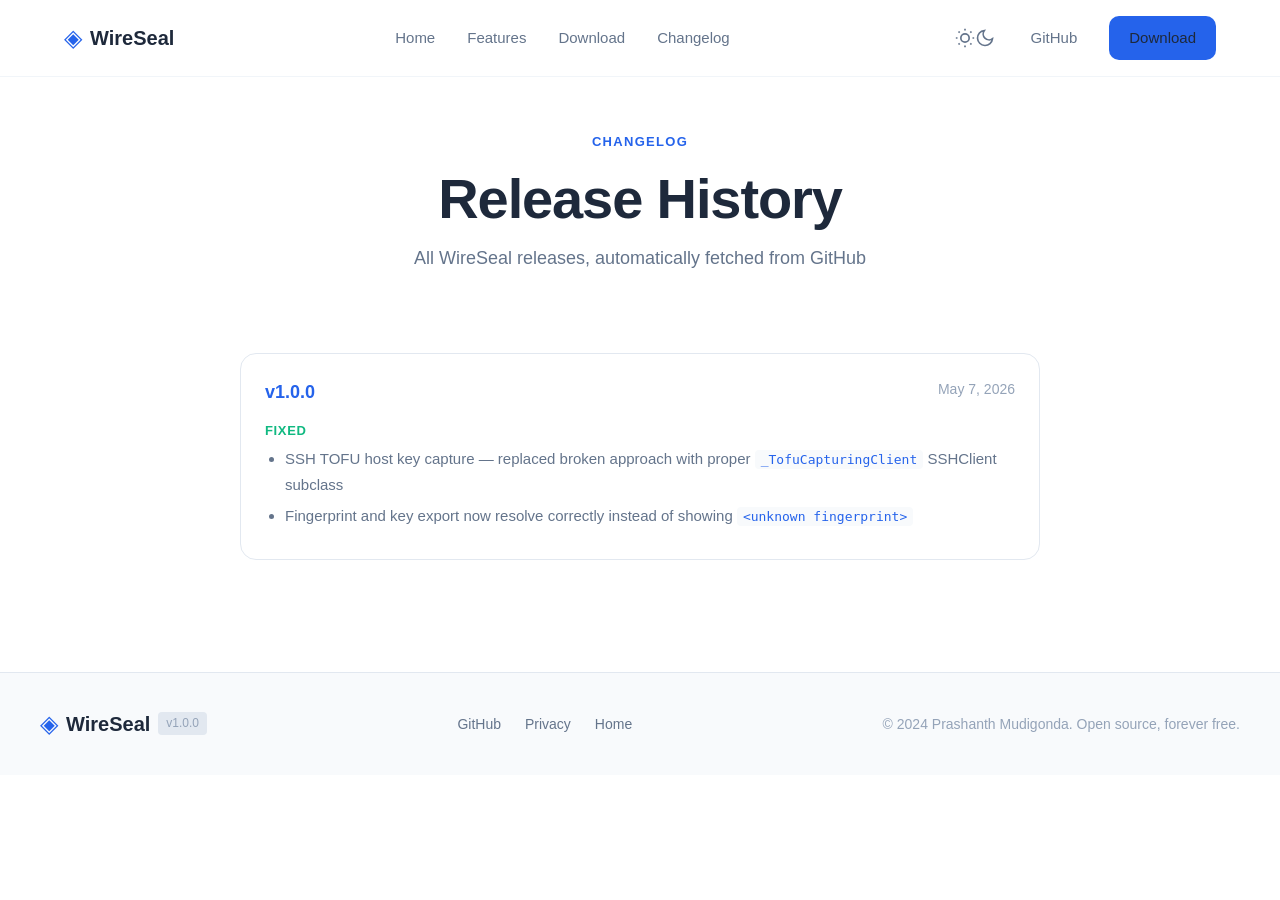
==== changelog.html @ 8d2e2647 "Security fixes + v1.0.0 content refresh Security (from audit): - changelog.html: HTML-escape GitHub " ====
<!DOCTYPE html>
<html lang="en">
<head>
    <meta charset="UTF-8">
    <meta name="viewport" content="width=device-width, initial-scale=1.0">
    <meta name="description" content="WireSeal Changelog — Complete release history">
    <meta name="robots" content="index, follow">
    <meta http-equiv="Content-Security-Policy" content="default-src 'self'; script-src 'self' 'unsafe-inline'; style-src 'self' 'unsafe-inline' https://fonts.googleapis.com; font-src 'self' https://fonts.gstatic.com; img-src 'self' data: https:; connect-src 'self' https://api.github.com">
    <title>Changelog — WireSeal</title>
    <link rel="icon" href="logo.png" type="image/png">
    <link rel="preconnect" href="https://fonts.googleapis.com">
    <link rel="preconnect" href="https://fonts.gstatic.com" crossorigin>
    <link href="https://fonts.googleapis.com/css2?family=Inter:wght@300;400;500;600;700;800&family=JetBrains+Mono:wght@400;500;600&display=swap" rel="stylesheet">
    <link rel="stylesheet" href="style-new.css">
    <title>Changelog — WireSeal</title>
</head>
<body>
    <script>
        // Prevent dark mode flash
        (function() {
            const savedTheme = localStorage.getItem('theme');
            const systemPrefersDark = window.matchMedia('(prefers-color-scheme: dark)').matches;
            if (savedTheme === 'dark' || (!savedTheme && systemPrefersDark)) {
                document.documentElement.setAttribute('data-theme', 'dark');
            }
        })();
    </script>
    <!-- Navigation -->
    <nav class="navbar">
        <div class="nav-container">
            <a href="index.html" class="nav-brand">
                <span class="brand-icon">◈</span>
                <span class="brand-name">WireSeal</span>
            </a>
            <div class="nav-menu">
                <a href="index.html" class="nav-link">Home</a>
                <a href="index.html#features" class="nav-link">Features</a>
                <a href="index.html#download" class="nav-link">Download</a>
                <a href="changelog.html" class="nav-link">Changelog</a>
            </div>
            <div class="nav-actions">
                <button class="theme-toggle" aria-label="Toggle dark mode">
                    <svg class="icon-sun" width="20" height="20" viewBox="0 0 24 24" fill="none" stroke="currentColor" stroke-width="2"><circle cx="12" cy="12" r="5"/><path d="M12 1v2M12 21v2M4.22 4.22l1.42 1.42M18.36 18.36l1.42 1.42M1 12h2M21 12h2M4.22 19.78l1.42-1.42M18.36 5.64l1.42-1.42"/></svg>
                    <svg class="icon-moon" width="20" height="20" viewBox="0 0 24 24" fill="none" stroke="currentColor" stroke-width="2"><path d="M21 12.79A9 9 0 1111.21 3 7 7 0 0021 12.79z"/></svg>
                </button>
                <a href="https://github.com/prashanth-7861/WireSeal" class="btn btn-ghost" target="_blank">GitHub</a>
                <a href="index.html#download" class="btn btn-primary">Download</a>
            </div>
            <button class="nav-toggle" aria-label="Toggle menu">
                <span></span><span></span><span></span>
            </button>
        </div>
    </nav>

    <!-- Header -->
    <section class="section" style="padding-top: 8rem; padding-bottom: 2rem;">
        <div class="section-container">
            <div class="section-header center">
                <span class="section-tag">Changelog</span>
                <h1 class="section-title">Release History</h1>
                <p class="section-subtitle">All WireSeal releases, automatically fetched from GitHub</p>
            </div>
        </div>
    </section>

    <!-- Changelog Timeline -->
    <section class="section" style="padding-top: 0;">
        <div class="section-container">
            <div id="changelog-timeline" class="changelog-list">
                <div class="loading-state">
                    <p>Loading release history...</p>
                </div>
            </div>
        </div>
    </section>

    <!-- Footer -->
    <footer class="footer">
        <div class="footer-container">
            <div class="footer-brand">
                <span class="brand-icon">◈</span>
                <span class="brand-name">WireSeal</span>
                <span class="brand-version">v1.0.0</span>
            </div>
            <div class="footer-links">
                <a href="https://github.com/prashanth-7861/WireSeal">GitHub</a>
                <a href="privacy.html">Privacy</a>
                <a href="index.html">Home</a>
            </div>
            <div class="footer-copy">
                © 2024 Prashanth Mudigonda. Open source, forever free.
            </div>
        </div>
    </footer>

    <style>
        .changelog-list {
            max-width: 800px;
            margin: 0 auto;
        }
        
        .loading-state {
            text-align: center;
            padding: 3rem;
            color: var(--text-muted);
        }
        
        .release-item {
            padding: 1.5rem;
            background: var(--surface);
            border: 1px solid var(--border);
            border-radius: var(--radius-lg);
            margin-bottom: 1rem;
            transition: var(--transition);
        }
        
        .release-item:hover {
            border-color: var(--primary-light);
            box-shadow: var(--shadow-sm);
        }
        
        .release-header {
            display: flex;
            justify-content: space-between;
            align-items: flex-start;
            margin-bottom: 1rem;
            flex-wrap: wrap;
            gap: 0.5rem;
        }
        
        .release-tag {
            font-size: 1.125rem;
            font-weight: 700;
            color: var(--primary);
        }
        
        .release-date {
            font-size: 0.875rem;
            color: var(--text-muted);
        }
        
        .release-body {
            font-size: 0.9375rem;
            line-height: 1.7;
        }
        
        .release-body h4 {
            font-size: 0.8125rem;
            text-transform: uppercase;
            letter-spacing: 0.05em;
            color: var(--accent);
            margin: 1rem 0 0.5rem;
        }
        
        .release-body ul {
            margin: 0;
            padding-left: 1.25rem;
            color: var(--text-secondary);
        }
        
        .release-body li {
            margin-bottom: 0.375rem;
        }
        
        .release-body code {
            background: var(--surface-elevated);
            padding: 0.125rem 0.375rem;
            border-radius: 4px;
            font-size: 0.8125rem;
            color: var(--primary);
        }
        
        .release-link {
            display: inline-block;
            margin-top: 1rem;
            font-size: 0.875rem;
            font-weight: 500;
            color: var(--primary);
        }
        
        .release-link:hover {
            color: var(--primary-dark);
        }
    </style>

    <script>
        // Escape HTML so release notes from the GitHub API cannot inject
        // markup / event handlers (e.g. <img onerror=...>) into the page.
        function esc(s) {
            return String(s == null ? '' : s).replace(/[&<>"']/g, function (c) {
                return { '&': '&amp;', '<': '&lt;', '>': '&gt;', '"': '&quot;', "'": '&#39;' }[c];
            });
        }
        async function fetchAllReleases() {
            const container = document.getElementById('changelog-timeline');
            try {
                const response = await fetch('https://api.github.com/repos/prashanth-7861/WireSeal/releases?per_page=15');
                const releases = await response.json();
                
                let html = '';
                for (const release of releases) {
                    const pubDate = new Date(release.published_at);
                    const dateStr = pubDate.toLocaleDateString('en-US', { 
                        year: 'numeric', 
                        month: 'long', 
                        day: 'numeric' 
                    });
                    
                    let bodyHtml = '';
                    if (release.body) {
                        const lines = release.body.split('\n');
                        let inList = false;
                        for (const line of lines) {
                            if (line.startsWith('### ')) {
                                if (inList) { bodyHtml += '</ul>'; inList = false; }
                                bodyHtml += `<h4>${esc(line.replace('### ', ''))}</h4>`;
                            } else if (line.startsWith('- ')) {
                                if (!inList) { bodyHtml += '<ul>'; inList = true; }
                                // Escape first, THEN turn `code` spans into <code> tags
                                // so only our own markup is HTML, never the note content.
                                const li = esc(line.replace('- ', '')).replace(/`([^`]+)`/g, '<code>$1</code>');
                                bodyHtml += `<li>${li}</li>`;
                            }
                        }
                        if (inList) bodyHtml += '</ul>';
                    }
                    
                    html += `
                        <div class="release-item">
                            <div class="release-header">
                                <span class="release-tag">${esc(release.tag_name)}</span>
                                <span class="release-date">${esc(dateStr)}</span>
                            </div>
                            <div class="release-body">${bodyHtml}</div>
                            <a href="${esc(release.html_url)}" class="release-link" target="_blank" rel="noopener noreferrer">
                                View release notes →
                            </a>
                        </div>
                    `;
                }
                
                container.innerHTML = html;
            } catch (error) {
                container.innerHTML = `
                    <div class="release-item">
                        <div class="release-header">
                            <span class="release-tag">v1.0.0</span>
                            <span class="release-date">May 7, 2026</span>
                        </div>
                        <div class="release-body">
                            <h4>Fixed</h4>
                            <ul>
                                <li>SSH TOFU host key capture — replaced broken approach with proper <code>_TofuCapturingClient</code> SSHClient subclass</li>
                                <li>Fingerprint and key export now resolve correctly instead of showing <code>&lt;unknown fingerprint&gt;</code></li>
                            </ul>
                        </div>
                    </div>
                `;
            }
        }
        
        document.addEventListener('DOMContentLoaded', fetchAllReleases);
    </script>
    <script>
        document.addEventListener('DOMContentLoaded', () => {
            // Theme toggle
            const themeToggle = document.querySelector('.theme-toggle');
            if (themeToggle) {
                const htmlElement = document.documentElement;
                
                // Check for saved theme preference or use system preference
                const savedTheme = localStorage.getItem('theme');
                const systemPrefersDark = window.matchMedia('(prefers-color-scheme: dark)').matches;
                
                if (savedTheme === 'dark' || (!savedTheme && systemPrefersDark)) {
                    htmlElement.setAttribute('data-theme', 'dark');
                    updateThemeIcon(true);
                }
                
                themeToggle.addEventListener('click', () => {
                    const isDark = htmlElement.getAttribute('data-theme') === 'dark';
                    if (isDark) {
                        htmlElement.removeAttribute('data-theme');
                        localStorage.setItem('theme', 'light');
                        updateThemeIcon(false);
                    } else {
                        htmlElement.setAttribute('data-theme', 'dark');
                        localStorage.setItem('theme', 'dark');
                        updateThemeIcon(true);
                    }
                });
                
                function updateThemeIcon(isDark) {
                    const sunIcon = themeToggle.querySelector('.icon-sun');
                    const moonIcon = themeToggle.querySelector('.icon-moon');
                    if (sunIcon && moonIcon) {
                        if (isDark) {
                            sunIcon.style.display = 'none';
                            moonIcon.style.display = 'block';
                        } else {
                            sunIcon.style.display = 'block';
                            moonIcon.style.display = 'none';
                        }
                    }
                }
            }
        });
    </script>
</body>
</html>
---- style-new.css ----
/* WireSeal - Professional SaaS Styles */

:root {
    --primary: #2563EB;
    --primary-dark: #1D4ED8;
    --primary-light: #3B82F6;
    --accent: #10B981;
    --accent-dark: #059669;
    
    --bg: #FFFFFF;
    --bg-alt: #F8FAFC;
    --bg-light: #F1F5F9;
    --bg-dark: #0F172A;
    
    --surface: #FFFFFF;
    --surface-elevated: #F8FAFC;
    
    --text: #1E293B;
    --text-secondary: #64748B;
    --text-muted: #94A3B8;
    
    --border: #E2E8F0;
    --border-light: #F1F5F9;
    
    --shadow-sm: 0 1px 2px rgba(0, 0, 0, 0.05);
    --shadow-md: 0 4px 6px -1px rgba(0, 0, 0, 0.1);
    --shadow-lg: 0 10px 15px -3px rgba(0, 0, 0, 0.1);
    --shadow-xl: 0 20px 25px -5px rgba(0, 0, 0, 0.1);
    
    --radius-sm: 6px;
    --radius-md: 10px;
    --radius-lg: 16px;
    --radius-xl: 24px;
    
    --font-sans: 'Inter', -apple-system, BlinkMacSystemFont, 'Segoe UI', Roboto, sans-serif;
    --font-mono: 'JetBrains Mono', monospace;
    
    --transition: all 0.2s ease;
    
    /* Additional variables for compatibility with other pages */
    --bg-card: var(--surface);
    --bg-elevated: var(--surface-elevated);
    --border-subtle: var(--border-light);
    --text-dim: var(--text-secondary);
    --accent-glow: rgba(37, 99, 235, 0.15);
    --accent-light: var(--primary-light);
    --accent-dim: var(--primary-dark);
    --accent-secondary: #06b6d4;
    --success: #10b981;
    --warning: #f59e0b;
    --error: #ef4444;
    --gradient-primary: linear-gradient(135deg, var(--primary) 0%, var(--accent-secondary) 100%);
    --gradient-secondary: linear-gradient(135deg, #8b5cf6 0%, #ec4899 100%);
    --gradient-dark: linear-gradient(135deg, var(--bg) 0%, var(--bg-alt) 100%);
    --font-display: var(--font-sans);
    --nav-bg: rgba(255, 255, 255, 0.9);
}

/* Dark Mode */
[data-theme="dark"] {
    --bg: #0F172A;
    --bg-alt: #1E293B;
    --bg-light: #334155;
    --surface: #1E293B;
    --surface-elevated: #334155;
    
    --text: #F1F5F9;
    --text-secondary: #94A3B8;
    --text-muted: #64748B;
    
    --border: #334155;
    --border-light: #1E293B;
    
    --shadow-sm: 0 1px 2px rgba(0, 0, 0, 0.3);
    --shadow-md: 0 4px 6px -1px rgba(0, 0, 0, 0.4);
    --shadow-lg: 0 10px 15px -3px rgba(0, 0, 0, 0.4);
    --shadow-xl: 0 20px 25px -5px rgba(0, 0, 0, 0.5);
    
    /* Additional variables for compatibility with other pages */
    --bg-card: var(--surface);
    --bg-elevated: var(--surface-elevated);
    --border-subtle: var(--border-light);
    --text-dim: var(--text-secondary);
    --accent-glow: rgba(37, 99, 235, 0.15);
    --accent-light: var(--primary-light);
    --accent-dim: var(--primary-dark);
    --accent-secondary: #06b6d4;
    --success: #10b981;
    --warning: #f59e0b;
    --error: #ef4444;
    --gradient-primary: linear-gradient(135deg, var(--primary) 0%, var(--accent-secondary) 100%);
    --gradient-secondary: linear-gradient(135deg, #8b5cf6 0%, #ec4899 100%);
    --gradient-dark: linear-gradient(135deg, var(--bg) 0%, var(--bg-alt) 100%);
    --font-display: var(--font-sans);
    --nav-bg: rgba(15, 23, 42, 0.9);
}

*, *::before, *::after {
    margin: 0;
    padding: 0;
    box-sizing: border-box;
}

html { scroll-behavior: smooth; }

body {
    font-family: var(--font-sans);
    background: var(--bg);
    color: var(--text);
    line-height: 1.6;
    -webkit-font-smoothing: antialiased;
    -moz-osx-font-smoothing: grayscale;
}

h1, h2, h3, h4 { font-weight: 700; line-height: 1.2; color: var(--text); }
h1 { font-size: 3.5rem; letter-spacing: -0.02em; }
h2 { font-size: 2.5rem; letter-spacing: -0.01em; }
h3 { font-size: 1.25rem; }

p { color: var(--text-secondary); }

a { color: var(--primary); text-decoration: none; transition: var(--transition); }
a:hover { color: var(--primary-dark); }

/* ============================================
   NAVIGATION
   ============================================ */

.navbar {
    position: fixed;
    top: 0;
    left: 0;
    right: 0;
    z-index: 100;
    background: var(--nav-bg);
    backdrop-filter: blur(12px);
    border-bottom: 1px solid var(--border-light);
}

.nav-container {
    max-width: 1200px;
    margin: 0 auto;
    padding: 1rem 1.5rem;
    display: flex;
    align-items: center;
    justify-content: space-between;
}

.nav-brand {
    display: flex;
    align-items: center;
    gap: 0.5rem;
    text-decoration: none;
}

.brand-icon {
    font-size: 1.5rem;
    color: var(--primary);
}

.brand-name {
    font-size: 1.25rem;
    font-weight: 700;
    color: var(--text);
}

.nav-menu {
    display: flex;
    gap: 2rem;
}

.nav-link {
    font-size: 0.9375rem;
    font-weight: 500;
    color: var(--text-secondary);
    transition: var(--transition);
}

.nav-link:hover { color: var(--text); }

.nav-actions {
    display: flex;
    gap: 0.75rem;
    align-items: center;
}

.theme-toggle {
    background: none;
    border: none;
    cursor: pointer;
    padding: 0.25rem;
    color: var(--text-secondary);
    transition: var(--transition);
    display: flex;
    align-items: center;
}

.theme-toggle:hover {
    color: var(--text);
}

.theme-toggle svg {
    width: 20px;
    height: 20px;
}

/* Buttons */
.btn {
    display: inline-flex;
    align-items: center;
    gap: 0.5rem;
    padding: 0.625rem 1.25rem;
    font-family: var(--font-sans);
    font-size: 0.9375rem;
    font-weight: 500;
    border-radius: var(--radius-md);
    cursor: pointer;
    transition: var(--transition);
    text-decoration: none;
}

.btn-primary {
    background: var(--primary);
    color: var(--text);
    border: none;
}

.btn-primary:hover {
    background: var(--primary-dark);
    color: var(--text);
    transform: translateY(-1px);
    box-shadow: var(--shadow-md);
}

.btn-ghost {
    background: transparent;
    color: var(--text-secondary);
    border: none;
}

.btn-ghost:hover { color: var(--text); }

.btn-outline {
    background: transparent;
    color: var(--primary);
    border: 1px solid var(--primary);
}

.btn-outline:hover {
    background: var(--primary);
    color: var(--text);
}

.btn-lg {
    padding: 0.875rem 1.75rem;
    font-size: 1rem;
}

/* ============================================
   HERO SECTION
   ============================================ */

.hero {
    padding: 8rem 1.5rem 6rem;
    position: relative;
    overflow: hidden;
}

.hero-bg {
    position: absolute;
    top: 0;
    left: 0;
    right: 0;
    bottom: 0;
    background: radial-gradient(ellipse 80% 50% at 50% -20%, rgba(37, 99, 235, 0.08), transparent);
    z-index: -1;
}

.hero-container {
    max-width: 1200px;
    margin: 0 auto;
    display: grid;
    grid-template-columns: 1fr 1fr;
    gap: 4rem;
    align-items: center;
}

.hero-badge {
    display: inline-flex;
    align-items: center;
    gap: 0.5rem;
    padding: 0.375rem 0.75rem;
    background: rgba(37, 99, 235, 0.08);
    border-radius: 999px;
    font-size: 0.8125rem;
    font-weight: 500;
    color: var(--primary);
    margin-bottom: 1.5rem;
}

.badge-dot {
    width: 6px;
    height: 6px;
    background: var(--accent);
    border-radius: 50%;
}

.hero-title {
    font-size: clamp(2.5rem, 4vw, 3.5rem);
    margin-bottom: 1.5rem;
    letter-spacing: -0.03em;
}

.hero-title .highlight {
    color: var(--primary);
}

.hero-subtitle {
    font-size: 1.25rem;
    color: var(--text-secondary);
    margin-bottom: 2rem;
    line-height: 1.7;
}

.hero-cta {
    display: flex;
    gap: 1rem;
    margin-bottom: 3rem;
    flex-wrap: wrap;
}

.hero-stats {
    display: flex;
    gap: 2rem;
    align-items: center;
}

.stat-item {
    display: flex;
    flex-direction: column;
}

.stat-value {
    font-size: 1.25rem;
    font-weight: 700;
    color: var(--text);
}

.stat-label {
    font-size: 0.8125rem;
    color: var(--text-muted);
}

.stat-divider {
    width: 1px;
    height: 32px;
    background: var(--border);
}

/* Hero Card */
.hero-card {
    background: var(--surface);
    border-radius: var(--radius-xl);
    box-shadow: var(--shadow-xl);
    overflow: hidden;
    border: 1px solid var(--border);
}

.hero-card .card-header {
    display: flex;
    align-items: center;
    gap: 0.75rem;
    padding: 1rem 1.25rem;
    background: var(--surface-elevated);
    border-bottom: 1px solid var(--border);
}

.card-dots {
    display: flex;
    gap: 0.375rem;
}

.card-dots span {
    width: 10px;
    height: 10px;
    border-radius: 50%;
    background: var(--border);
}

.card-dots span:first-child { background: #EF4444; }
.card-dots span:nth-child(2) { background: #F59E0B; }
.card-dots span:nth-child(3) { background: #10B981; }

.card-title {
    font-size: 0.8125rem;
    font-weight: 500;
    color: var(--text-secondary);
    margin-left: auto;
}

.card-body {
    padding: 1.5rem;
}

.connection-status {
    display: flex;
    align-items: center;
    gap: 0.75rem;
    padding: 1rem;
    background: rgba(16, 185, 129, 0.08);
    border-radius: var(--radius-md);
    margin-bottom: 1.5rem;
}

.status-icon {
    width: 32px;
    height: 32px;
    display: flex;
    align-items: center;
    justify-content: center;
    border-radius: 50%;
    font-size: 0.875rem;
}

.status-icon.connected {
    background: var(--accent);
    color: var(--text);
}

.status-info {
    display: flex;
    flex-direction: column;
}

.status-label {
    font-weight: 600;
    color: var(--accent);
}

.status-server {
    font-size: 0.8125rem;
    color: var(--text-secondary);
}

.connection-stats {
    display: grid;
    grid-template-columns: repeat(3, 1fr);
    gap: 1rem;
    margin-bottom: 1.5rem;
}

.conn-stat {
    display: flex;
    flex-direction: column;
    padding: 0.75rem;
    background: var(--surface-elevated);
    border-radius: var(--radius-sm);
}

.conn-label {
    font-size: 0.6875rem;
    text-transform: uppercase;
    letter-spacing: 0.05em;
    color: var(--text-muted);
    margin-bottom: 0.25rem;
}

.conn-value {
    font-size: 0.875rem;
    font-weight: 600;
    color: var(--text);
}

.security-badge {
    display: flex;
    align-items: center;
    gap: 0.5rem;
    font-size: 0.8125rem;
    color: var(--text-secondary);
    padding-top: 1rem;
    border-top: 1px solid var(--border);
}

/* ============================================
   SOCIAL PROOF
   ============================================ */

/* ============================================
   SECTIONS
   ============================================ */

.section {
    padding: 6rem 1.5rem;
}

.section-container {
    max-width: 1200px;
    margin: 0 auto;
}

.section-header {
    margin-bottom: 3rem;
}

.section-header.center {
    text-align: center;
}

.section-tag {
    display: inline-block;
    font-size: 0.8125rem;
    font-weight: 600;
    color: var(--primary);
    text-transform: uppercase;
    letter-spacing: 0.1em;
    margin-bottom: 0.75rem;
}

.section-title {
    margin-bottom: 0.75rem;
}

.section-subtitle {
    font-size: 1.125rem;
    color: var(--text-secondary);
    max-width: 600px;
}

.section-header.center .section-subtitle {
    margin: 0 auto;
}

/* Steps */
.steps-grid {
    display: flex;
    align-items: flex-start;
    justify-content: center;
    gap: 1rem;
    flex-wrap: wrap;
}

.step-card {
    flex: 1;
    min-width: 280px;
    max-width: 340px;
    padding: 2rem;
    background: var(--surface);
    border: 1px solid var(--border);
    border-radius: var(--radius-lg);
    transition: var(--transition);
}

.step-card:hover {
    border-color: var(--primary-light);
    box-shadow: var(--shadow-lg);
    transform: translateY(-4px);
}

.step-number {
    font-size: 0.75rem;
    font-weight: 600;
    color: var(--primary);
    margin-bottom: 1rem;
}

.step-icon {
    width: 56px;
    height: 56px;
    display: flex;
    align-items: center;
    justify-content: center;
    background: rgba(37, 99, 235, 0.08);
    border-radius: var(--radius-md);
    color: var(--primary);
    margin-bottom: 1.25rem;
}

.step-card h3 {
    margin-bottom: 0.5rem;
}

.step-card p {
    font-size: 0.9375rem;
    line-height: 1.6;
}

.step-arrow {
    color: var(--text-muted);
    flex-shrink: 0;
    margin-top: 2.5rem;
}

/* Features */
.features {
    background: var(--bg-alt);
}

.features-grid {
    display: grid;
    grid-template-columns: repeat(auto-fit, minmax(320px, 1fr));
    gap: 1.5rem;
}

.feature-card {
    padding: 2rem;
    background: var(--surface);
    border: 1px solid var(--border);
    border-radius: var(--radius-lg);
    transition: var(--transition);
}

.feature-card:hover {
    border-color: var(--primary-light);
    box-shadow: var(--shadow-md);
}

.feature-icon {
    width: 48px;
    height: 48px;
    display: flex;
    align-items: center;
    justify-content: center;
    background: var(--surface-elevated);
    border-radius: var(--radius-md);
    color: var(--primary);
    margin-bottom: 1.25rem;
}

.feature-card h3 {
    margin-bottom: 0.5rem;
}

.feature-card p {
    font-size: 0.9375rem;
    line-height: 1.6;
}

/* Comparison */
.comparison-table {
    background: var(--surface);
    border: 1px solid var(--border);
    border-radius: var(--radius-lg);
    overflow: hidden;
}

.comp-row {
    display: grid;
    grid-template-columns: 2fr 1fr 1fr 1fr 1fr;
    border-bottom: 1px solid var(--border);
}

.comp-row:last-child { border-bottom: none; }

.comp-row.header {
    background: var(--surface-elevated);
}

.comp-cell {
    padding: 1rem 1.5rem;
    font-size: 0.9375rem;
}

.comp-row.header .comp-cell {
    font-weight: 600;
    color: var(--text);
    font-size: 0.8125rem;
    text-transform: uppercase;
    letter-spacing: 0.05em;
}

.comp-row:hover {
    background: rgba(37, 99, 235, 0.02);
}

.comp-cell.feature {
    font-weight: 500;
    color: var(--text);
}

.comp-cell.wireseal {
    color: var(--accent);
    font-weight: 500;
}

.comp-cell.other {
    color: var(--text-muted);
}

.check { color: var(--accent); }
.cross { color: var(--text-muted); }

/* Download */
.download-card {
    display: grid;
    grid-template-columns: 1fr auto;
    gap: 4rem;
    padding: 3rem;
    background: var(--bg-dark);
    border-radius: var(--radius-xl);
    color: var(--text);
    align-items: center;
}

.download-content h2 {
    color: var(--text);
    margin-bottom: 0.75rem;
}

.download-content p {
    color: var(--text-secondary);
    font-size: 1.125rem;
    margin-bottom: 2rem;
    max-width: 500px;
}

.download-platforms {
    display: flex;
    gap: 1rem;
    flex-wrap: wrap;
    margin-bottom: 1.5rem;
}

.platform-btn {
    display: inline-flex;
    align-items: center;
    gap: 0.5rem;
    padding: 0.75rem 1.5rem;
    background: var(--primary);
    color: var(--text);
    border-radius: var(--radius-md);
    font-weight: 500;
    transition: var(--transition);
}

.platform-btn:hover {
    background: var(--primary-light);
    color: var(--text);
}

.download-alt {
    font-size: 0.875rem;
    color: var(--text-muted);
}

.download-alt a {
    color: var(--text);
    font-weight: 500;
}

/* Footer */
.footer {
    padding: 2rem 1.5rem;
    background: var(--surface-elevated);
    border-top: 1px solid var(--border);
}

.footer-container {
    max-width: 1200px;
    margin: 0 auto;
    display: flex;
    justify-content: space-between;
    align-items: center;
    flex-wrap: wrap;
    gap: 1.5rem;
}

.footer-brand {
    display: flex;
    align-items: center;
    gap: 0.5rem;
}

.footer-brand .brand-icon {
    color: var(--primary);
}

.footer-brand .brand-name {
    font-weight: 700;
    color: var(--text);
}

.footer-brand .brand-version {
    font-size: 0.75rem;
    color: var(--text-muted);
    padding: 0.125rem 0.5rem;
    background: var(--border);
    border-radius: 4px;
}

.footer-links {
    display: flex;
    gap: 1.5rem;
}

.footer-links a {
    font-size: 0.875rem;
    color: var(--text-secondary);
}

.footer-links a:hover { color: var(--text); }

.footer-copy {
    font-size: 0.875rem;
    color: var(--text-muted);
}

/* Nav Toggle */
.nav-toggle {
    display: none;
    flex-direction: column;
    gap: 4px;
    background: none;
    border: none;
    cursor: pointer;
    padding: 0.25rem;
}

.nav-toggle span {
    width: 20px;
    height: 2px;
    background: var(--text);
    transition: var(--transition);
}

/* Responsive */
@media (max-width: 1024px) {
    .hero-container {
        grid-template-columns: 1fr;
        text-align: center;
    }
    
    .hero-cta {
        justify-content: center;
    }
    
    .hero-stats {
        justify-content: center;
    }
    
    .hero-visual {
        max-width: 400px;
        margin: 0 auto;
    }
    
    .download-card {
        grid-template-columns: 1fr;
        text-align: center;
    }
    
    .download-platforms {
        justify-content: center;
    }
}

@media (max-width: 768px) {
    .nav-menu {
        display: none;
    }
    
    .nav-actions {
        display: none;
    }
    
    .nav-toggle {
        display: flex;
    }
    
    .nav-menu.active {
        display: flex;
        flex-direction: column;
        position: absolute;
        top: 100%;
        left: 0;
        right: 0;
        background: var(--surface);
        padding: 1rem;
        border-bottom: 1px solid var(--border);
    }
    
    h1 { font-size: 2.5rem; }
    h2 { font-size: 2rem; }
    
    .hero { padding: 6rem 1.5rem 4rem; }
    
    .steps-grid {
        flex-direction: column;
        align-items: center;
    }
    
    .step-arrow {
        transform: rotate(90deg);
        margin: 0;
    }
    
    .comparison-table {
        overflow-x: auto;
    }
    
    .comp-row {
        min-width: 650px;
    }
    
    .footer-container {
        flex-direction: column;
        text-align: center;
    }
}

/* Author Section */
.author {
    padding: 4rem 1.5rem;
    text-align: center;
    background: var(--bg-light);
}

.author-inner {
    max-width: 480px;
    margin: 0 auto;
}

.author-label {
    font-size: 0.8125rem;
    text-transform: uppercase;
    letter-spacing: 0.1em;
    color: var(--text-dim);
    margin-bottom: 0.5rem;
    display: block;
}

.author h3 {
    font-size: 1.5rem;
    font-weight: 700;
    color: var(--text);
    margin: 0 0 1.5rem;
}

.author-links {
    display: flex;
    justify-content: center;
    gap: 0.75rem;
    flex-wrap: wrap;
}

.author-links a {
    display: inline-flex;
    align-items: center;
    gap: 0.5rem;
    padding: 0.625rem 1.25rem;
    border-radius: 8px;
    font-size: 0.875rem;
    font-weight: 500;
    color: var(--text);
    background: var(--surface);
    border: 1px solid var(--border-light);
    text-decoration: none;
    transition: all 0.2s;
}

.author-links a:hover {
    border-color: var(--primary);
    color: var(--primary);
    transform: translateY(-1px);
}

.author-links svg {
    flex-shrink: 0;
}

@media (prefers-reduced-motion: reduce) {
    *, *::before, *::after {
        animation-duration: 0.01ms !important;
        transition-duration: 0.01ms !important;
    }
}
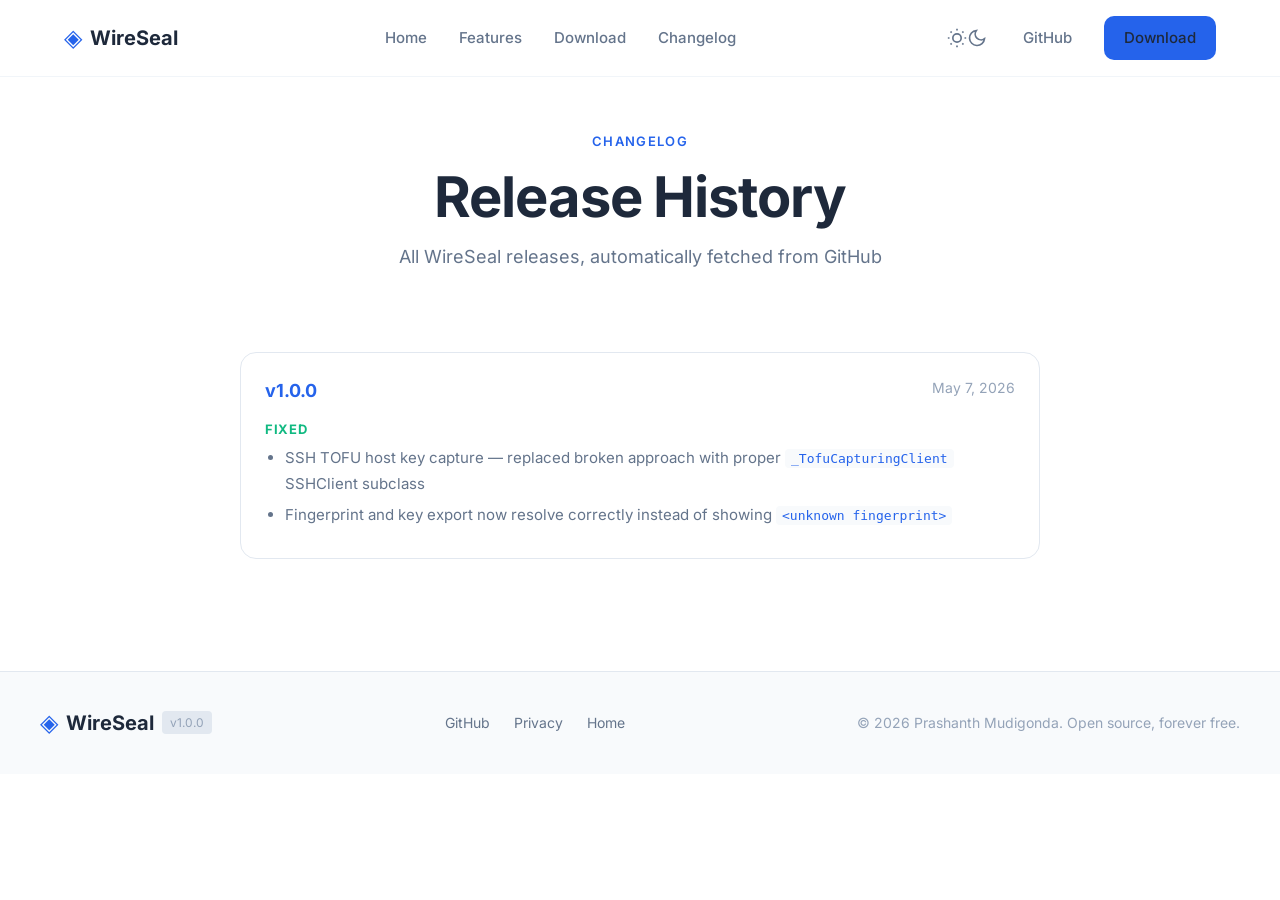
==== commit a5e46454: "Self-host fonts + rewrite features to v1.0.0 Privacy: self-host Inter / JetBrains Mono / Sora (3 var" ====
--- a/changelog.html
+++ b/changelog.html
@@ -5,12 +5,10 @@
     <meta name="viewport" content="width=device-width, initial-scale=1.0">
     <meta name="description" content="WireSeal Changelog — Complete release history">
     <meta name="robots" content="index, follow">
-    <meta http-equiv="Content-Security-Policy" content="default-src 'self'; script-src 'self' 'unsafe-inline'; style-src 'self' 'unsafe-inline' https://fonts.googleapis.com; font-src 'self' https://fonts.gstatic.com; img-src 'self' data: https:; connect-src 'self' https://api.github.com">
+    <meta http-equiv="Content-Security-Policy" content="default-src 'self'; script-src 'self' 'unsafe-inline'; style-src 'self' 'unsafe-inline'; font-src 'self'; img-src 'self' data: https:; connect-src 'self' https://api.github.com">
     <title>Changelog — WireSeal</title>
     <link rel="icon" href="logo.png" type="image/png">
-    <link rel="preconnect" href="https://fonts.googleapis.com">
-    <link rel="preconnect" href="https://fonts.gstatic.com" crossorigin>
-    <link href="https://fonts.googleapis.com/css2?family=Inter:wght@300;400;500;600;700;800&family=JetBrains+Mono:wght@400;500;600&display=swap" rel="stylesheet">
+    <link rel="stylesheet" href="fonts.css">
     <link rel="stylesheet" href="style-new.css">
     <title>Changelog — WireSeal</title>
 </head>
@@ -88,7 +86,7 @@
                 <a href="index.html">Home</a>
             </div>
             <div class="footer-copy">
-                © 2024 Prashanth Mudigonda. Open source, forever free.
+                © 2026 Prashanth Mudigonda. Open source, forever free.
             </div>
         </div>
     </footer>
--- a/fonts.css
+++ b/fonts.css
@@ -0,0 +1,26 @@
+/* Self-hosted fonts — no third-party (Google) requests, no visitor IP leak.
+   Variable fonts: one woff2 per family covers all weights (latin subset). */
+
+@font-face {
+    font-family: 'Inter';
+    font-style: normal;
+    font-weight: 100 900;
+    font-display: swap;
+    src: url('fonts/inter.woff2') format('woff2');
+}
+
+@font-face {
+    font-family: 'JetBrains Mono';
+    font-style: normal;
+    font-weight: 100 800;
+    font-display: swap;
+    src: url('fonts/jetbrains-mono.woff2') format('woff2');
+}
+
+@font-face {
+    font-family: 'Sora';
+    font-style: normal;
+    font-weight: 100 800;
+    font-display: swap;
+    src: url('fonts/sora.woff2') format('woff2');
+}
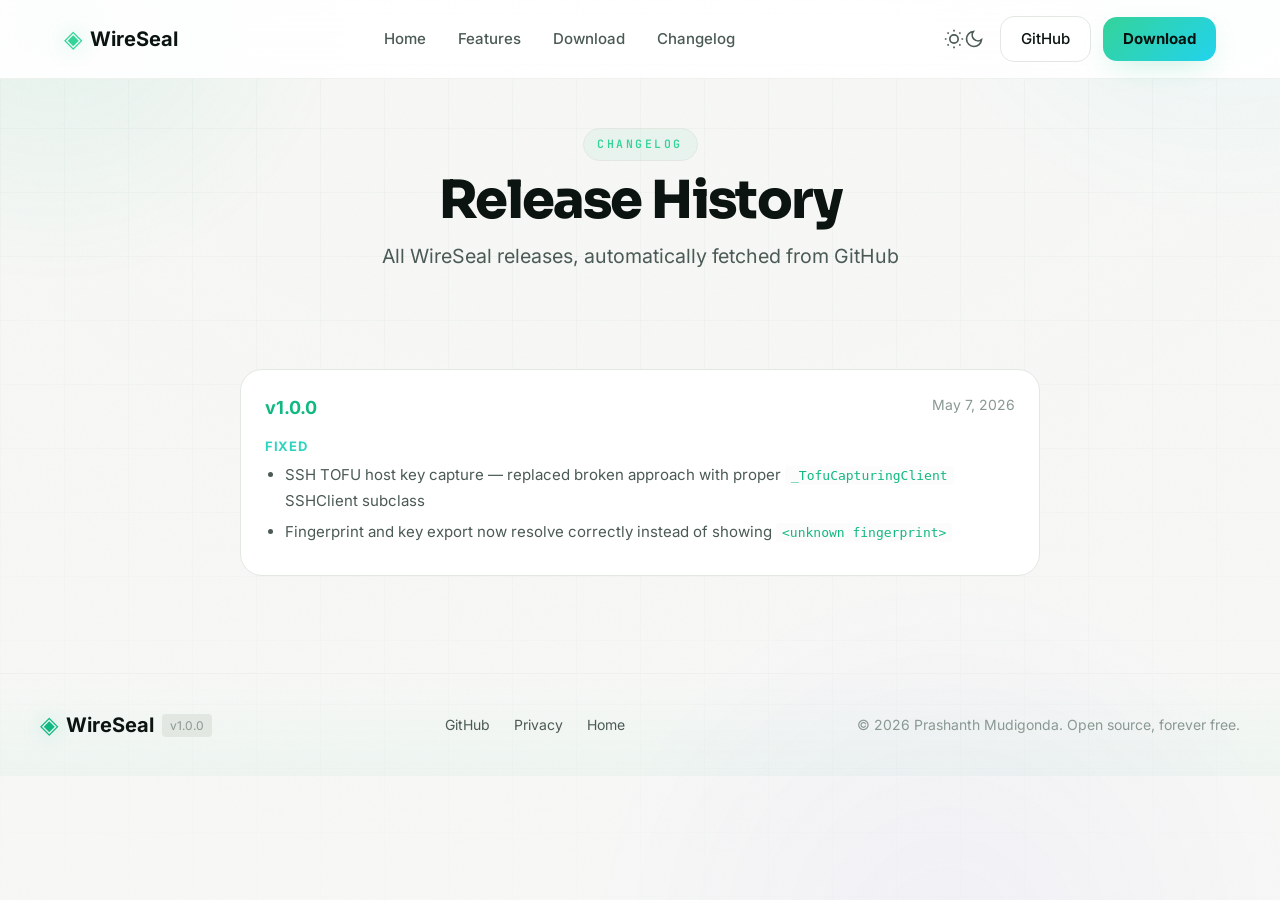
==== commit 396cd47d: "Premium visual redesign — 'dark luxury security vault' design layer Adds a cohesive premium design s" ====
--- a/changelog.html
+++ b/changelog.html
@@ -10,6 +10,7 @@
     <link rel="icon" href="logo.png" type="image/png">
     <link rel="stylesheet" href="fonts.css">
     <link rel="stylesheet" href="style-new.css">
+    <link rel="stylesheet" href="premium.css">
     <title>Changelog — WireSeal</title>
 </head>
 <body>
@@ -304,5 +305,6 @@
             }
         });
     </script>
+    <script src="premium.js" defer></script>
 </body>
 </html>
--- a/premium.css
+++ b/premium.css
@@ -0,0 +1,286 @@
+/* =====================================================================
+   WireSeal — Premium design layer ("dark luxury security vault")
+   Loaded LAST. Re-skins the existing token system + adds atmosphere,
+   editorial typography, depth, and motion. Compositor-friendly only.
+   ===================================================================== */
+
+/* ---- 1. Tokens ---------------------------------------------------- */
+:root {
+  /* Signal palette — emerald (security / go) + teal accent */
+  --primary: #10b981;
+  --primary-dark: #059669;
+  --primary-light: #34d399;
+  --accent: #2dd4bf;
+  --accent-secondary: #22d3ee;
+  --accent-glow: rgba(16, 185, 129, 0.28);
+
+  /* Warm-neutral light mode */
+  --bg: #f7f8f6;
+  --bg-alt: #eef1ed;
+  --bg-light: #e6eae4;
+  --surface: #ffffff;
+  --surface-elevated: #fbfcfb;
+  --text: #0b1411;
+  --text-secondary: #4b5a54;
+  --text-muted: #8a9893;
+  --border: #e2e7e2;
+  --border-light: #eef1ee;
+
+  --radius-sm: 8px;
+  --radius-md: 14px;
+  --radius-lg: 22px;
+  --radius-xl: 32px;
+
+  --font-display: 'Sora', var(--font-sans);
+
+  --shadow-sm: 0 1px 2px rgba(10, 20, 16, 0.06);
+  --shadow-md: 0 8px 24px -10px rgba(10, 20, 16, 0.18);
+  --shadow-lg: 0 24px 60px -24px rgba(10, 20, 16, 0.28);
+  --shadow-xl: 0 40px 90px -30px rgba(10, 20, 16, 0.35);
+  --glow: 0 0 0 1px rgba(16, 185, 129, 0.18), 0 18px 60px -24px var(--accent-glow);
+
+  --gradient-primary: linear-gradient(135deg, #34d399 0%, #22d3ee 100%);
+  --ease: cubic-bezier(0.16, 1, 0.3, 1);
+  --transition: all 0.25s var(--ease);
+
+  --maxw: 1180px;
+}
+
+[data-theme="dark"] {
+  --bg: #060a0f;
+  --bg-alt: #0a121a;
+  --bg-light: #0f1a24;
+  --surface: rgba(18, 28, 38, 0.72);
+  --surface-elevated: rgba(24, 36, 48, 0.86);
+  --text: #eaf2ef;
+  --text-secondary: #9fb2ab;
+  --text-muted: #65786f;
+  --border: rgba(120, 160, 145, 0.14);
+  --border-light: rgba(120, 160, 145, 0.09);
+  --nav-bg: rgba(8, 13, 18, 0.62);
+
+  --shadow-md: 0 10px 30px -12px rgba(0, 0, 0, 0.6);
+  --shadow-lg: 0 30px 70px -28px rgba(0, 0, 0, 0.7);
+  --shadow-xl: 0 50px 110px -40px rgba(0, 0, 0, 0.8);
+  --glow: 0 0 0 1px rgba(52, 211, 153, 0.22), 0 24px 70px -26px rgba(16, 185, 129, 0.35);
+}
+
+/* Default to the showcase dark theme unless the user picked light */
+html:not([data-theme="dark"]):not([data-theme="light"]) { color-scheme: dark; }
+
+/* ---- 2. Atmosphere ------------------------------------------------ */
+html { scroll-behavior: smooth; }
+body {
+  background: var(--bg);
+  color: var(--text);
+  font-family: var(--font-sans);
+  -webkit-font-smoothing: antialiased;
+  text-rendering: optimizeLegibility;
+  overflow-x: hidden;
+}
+/* Mesh of faint signal-color light pools, fixed behind everything */
+body::before {
+  content: "";
+  position: fixed; inset: -10vh -10vw; z-index: -2; pointer-events: none;
+  background:
+    radial-gradient(40vw 40vw at 12% 8%, rgba(16, 185, 129, 0.16), transparent 60%),
+    radial-gradient(45vw 45vw at 88% 0%, rgba(34, 211, 238, 0.12), transparent 60%),
+    radial-gradient(50vw 50vw at 70% 95%, rgba(139, 92, 246, 0.10), transparent 62%);
+  filter: saturate(1.05);
+}
+[data-theme="dark"] body::before { opacity: 0.9; }
+:root:not([data-theme="dark"]) body::before { opacity: 0.5; }
+
+/* Fine grid + film grain overlay */
+body::after {
+  content: "";
+  position: fixed; inset: 0; z-index: -1; pointer-events: none;
+  background-image:
+    linear-gradient(to right, rgba(120,160,145,0.05) 1px, transparent 1px),
+    linear-gradient(to bottom, rgba(120,160,145,0.05) 1px, transparent 1px),
+    url("data:image/svg+xml,%3Csvg xmlns='http://www.w3.org/2000/svg' width='140' height='140'%3E%3Cfilter id='n'%3E%3CfeTurbulence type='fractalNoise' baseFrequency='0.9' numOctaves='2'/%3E%3C/filter%3E%3Crect width='100%25' height='100%25' filter='url(%23n)' opacity='0.035'/%3E%3C/svg%3E");
+  background-size: 64px 64px, 64px 64px, 140px 140px;
+  mask-image: radial-gradient(120vw 120vh at 50% 0%, #000 30%, transparent 100%);
+}
+::selection { background: rgba(52, 211, 153, 0.28); color: var(--text); }
+
+/* ---- 3. Typography ----------------------------------------------- */
+.hero-title, .section-title, h1, h2 {
+  font-family: var(--font-display);
+  letter-spacing: -0.03em;
+  line-height: 1.04;
+  font-weight: 800;
+}
+.hero-title {
+  font-size: clamp(2.8rem, 1.5rem + 5.6vw, 6rem) !important;
+}
+.section-title {
+  font-size: clamp(2rem, 1.2rem + 2.6vw, 3.4rem) !important;
+}
+.hero-subtitle, .section-subtitle {
+  font-size: clamp(1.02rem, 0.95rem + 0.4vw, 1.22rem);
+  line-height: 1.7;
+  color: var(--text-secondary);
+  max-width: 46ch;
+}
+.section-subtitle { margin-inline: auto; }
+.highlight, .hero-title .highlight {
+  background: var(--gradient-primary);
+  -webkit-background-clip: text; background-clip: text;
+  -webkit-text-fill-color: transparent;
+  position: relative;
+}
+.section-tag {
+  font-family: var(--font-mono);
+  text-transform: uppercase;
+  letter-spacing: 0.22em;
+  font-size: 0.72rem;
+  color: var(--primary-light);
+  padding: 0.4rem 0.85rem;
+  border: 1px solid var(--border);
+  border-radius: 999px;
+  background: rgba(16,185,129,0.06);
+  display: inline-block;
+}
+
+/* ---- 4. Navigation (glass) --------------------------------------- */
+.navbar {
+  background: var(--nav-bg, rgba(255,255,255,0.7));
+  backdrop-filter: saturate(160%) blur(18px);
+  -webkit-backdrop-filter: saturate(160%) blur(18px);
+  border-bottom: 1px solid var(--border-light);
+  transition: var(--transition);
+}
+.navbar.is-scrolled {
+  background: var(--nav-bg, rgba(255,255,255,0.85));
+  box-shadow: var(--shadow-md);
+}
+.nav-link { position: relative; transition: color 0.2s var(--ease); }
+.nav-link::after {
+  content: ""; position: absolute; left: 0; bottom: -4px; height: 2px; width: 0;
+  background: var(--gradient-primary); transition: width 0.3s var(--ease);
+}
+.nav-link:hover::after { width: 100%; }
+.brand-icon { color: var(--primary-light); filter: drop-shadow(0 0 10px var(--accent-glow)); }
+
+/* ---- 5. Buttons --------------------------------------------------- */
+.btn { transition: transform 0.25s var(--ease), box-shadow 0.25s var(--ease), background 0.25s var(--ease); will-change: transform; }
+.btn-primary {
+  background: var(--gradient-primary);
+  color: #04110c; font-weight: 700; border: none;
+  box-shadow: 0 10px 30px -10px var(--accent-glow);
+  position: relative; overflow: hidden;
+}
+.btn-primary::after {
+  content: ""; position: absolute; inset: 0;
+  background: linear-gradient(120deg, transparent 30%, rgba(255,255,255,0.45) 50%, transparent 70%);
+  transform: translateX(-120%); transition: transform 0.7s var(--ease);
+}
+.btn-primary:hover { transform: translateY(-2px); box-shadow: 0 18px 44px -12px var(--accent-glow); }
+.btn-primary:hover::after { transform: translateX(120%); }
+.btn-outline, .btn-ghost {
+  border: 1px solid var(--border); background: rgba(255,255,255,0.02);
+  backdrop-filter: blur(6px); color: var(--text);
+}
+.btn-outline:hover, .btn-ghost:hover { border-color: var(--primary); color: var(--primary-light); transform: translateY(-2px); }
+
+/* ---- 6. Hero ------------------------------------------------------ */
+.hero { padding-top: clamp(7rem, 12vh, 11rem); padding-bottom: clamp(4rem, 8vh, 8rem); position: relative; }
+.hero-badge {
+  background: rgba(16,185,129,0.08); border: 1px solid var(--border);
+  border-radius: 999px; backdrop-filter: blur(6px);
+  font-family: var(--font-mono); font-size: 0.74rem; letter-spacing: 0.08em;
+  color: var(--primary-light);
+}
+.badge-dot { background: var(--primary-light); box-shadow: 0 0 0 4px rgba(16,185,129,0.18); animation: ws-pulse 2.4s var(--ease) infinite; }
+@keyframes ws-pulse { 0%,100%{box-shadow:0 0 0 3px rgba(16,185,129,0.18)} 50%{box-shadow:0 0 0 7px rgba(16,185,129,0.04)} }
+.hero-stats { gap: 2rem; }
+.stat-value { font-family: var(--font-display); font-weight: 800; background: var(--gradient-primary); -webkit-background-clip: text; background-clip: text; -webkit-text-fill-color: transparent; }
+.stat-label { font-family: var(--font-mono); text-transform: uppercase; letter-spacing: 0.12em; font-size: 0.66rem; color: var(--text-muted); }
+.stat-divider { background: var(--border); }
+
+/* Hero visual card → glass + glow */
+.hero-card {
+  background: var(--surface);
+  border: 1px solid var(--border);
+  border-radius: var(--radius-xl);
+  backdrop-filter: blur(20px);
+  box-shadow: var(--glow), var(--shadow-xl);
+  animation: ws-float 7s ease-in-out infinite;
+}
+@keyframes ws-float { 0%,100%{transform:translateY(0)} 50%{transform:translateY(-12px)} }
+.status-icon.connected { background: var(--gradient-primary); color: #04110c; box-shadow: 0 0 24px var(--accent-glow); }
+.conn-value { font-family: var(--font-mono); color: var(--primary-light); }
+
+/* ---- 7. Sections & rhythm ---------------------------------------- */
+.section { padding-block: clamp(4rem, 9vh, 8rem); position: relative; }
+.section-container { max-width: var(--maxw); margin-inline: auto; padding-inline: clamp(1.25rem, 4vw, 2.5rem); }
+.section-header.center { margin-bottom: clamp(2.5rem, 5vw, 4rem); }
+
+/* ---- 8. Feature bento -------------------------------------------- */
+.features-grid { gap: 1.1rem; }
+.feature-card {
+  background: var(--surface);
+  border: 1px solid var(--border);
+  border-radius: var(--radius-lg);
+  padding: 1.75rem;
+  backdrop-filter: blur(12px);
+  position: relative; overflow: hidden;
+  transition: transform 0.3s var(--ease), box-shadow 0.3s var(--ease), border-color 0.3s var(--ease);
+  will-change: transform;
+}
+/* gradient hairline that lights up on hover */
+.feature-card::before {
+  content: ""; position: absolute; inset: 0; border-radius: inherit; padding: 1px;
+  background: linear-gradient(135deg, rgba(52,211,153,0.5), transparent 40%);
+  -webkit-mask: linear-gradient(#000 0 0) content-box, linear-gradient(#000 0 0);
+  -webkit-mask-composite: xor; mask-composite: exclude;
+  opacity: 0; transition: opacity 0.3s var(--ease);
+}
+.feature-card:hover { transform: translateY(-6px); box-shadow: var(--shadow-lg); border-color: transparent; }
+.feature-card:hover::before { opacity: 1; }
+/* Make the first card span 2 cols on wide screens — editorial bento break */
+@media (min-width: 900px) {
+  .features-grid { grid-template-columns: repeat(3, 1fr); }
+  .feature-card:first-child { grid-column: span 2; }
+}
+.feature-icon {
+  width: 52px; height: 52px; border-radius: 14px;
+  display: grid; place-items: center;
+  background: rgba(16,185,129,0.1);
+  border: 1px solid var(--border);
+  color: var(--primary-light);
+  box-shadow: inset 0 0 20px rgba(16,185,129,0.08);
+  margin-bottom: 1.1rem;
+}
+.feature-card h3 { font-family: var(--font-display); font-weight: 700; font-size: 1.18rem; letter-spacing: -0.01em; margin-bottom: 0.5rem; }
+.feature-card p { color: var(--text-secondary); line-height: 1.65; }
+
+/* ---- 9. Comparison ----------------------------------------------- */
+.comparison .comp-feature { font-weight: 500; }
+.comparison [class*="comp-"] { border-color: var(--border) !important; }
+
+/* ---- 10. Footer --------------------------------------------------- */
+.footer { border-top: 1px solid var(--border-light); background: linear-gradient(to bottom, transparent, rgba(16,185,129,0.04)); }
+.footer-links a, .footer a { transition: color 0.2s var(--ease); }
+.footer-links a:hover, .footer a:hover { color: var(--primary-light); }
+
+/* ---- 11. Scroll-reveal motion ------------------------------------ */
+[data-reveal] { opacity: 0; transform: translateY(26px); transition: opacity 0.7s var(--ease), transform 0.7s var(--ease); will-change: transform, opacity; }
+[data-reveal].is-visible { opacity: 1; transform: none; }
+[data-reveal][data-reveal-delay="1"] { transition-delay: 0.08s; }
+[data-reveal][data-reveal-delay="2"] { transition-delay: 0.16s; }
+[data-reveal][data-reveal-delay="3"] { transition-delay: 0.24s; }
+[data-reveal][data-reveal-delay="4"] { transition-delay: 0.32s; }
+[data-reveal][data-reveal-delay="5"] { transition-delay: 0.40s; }
+
+/* ---- 12. Reduced motion + responsive ----------------------------- */
+@media (prefers-reduced-motion: reduce) {
+  *, *::before, *::after { animation: none !important; transition: none !important; scroll-behavior: auto !important; }
+  [data-reveal] { opacity: 1 !important; transform: none !important; }
+  .hero-card { animation: none; }
+}
+@media (max-width: 640px) {
+  .hero-stats { flex-wrap: wrap; gap: 1.1rem 1.6rem; }
+  .feature-card:first-child { grid-column: auto; }
+}
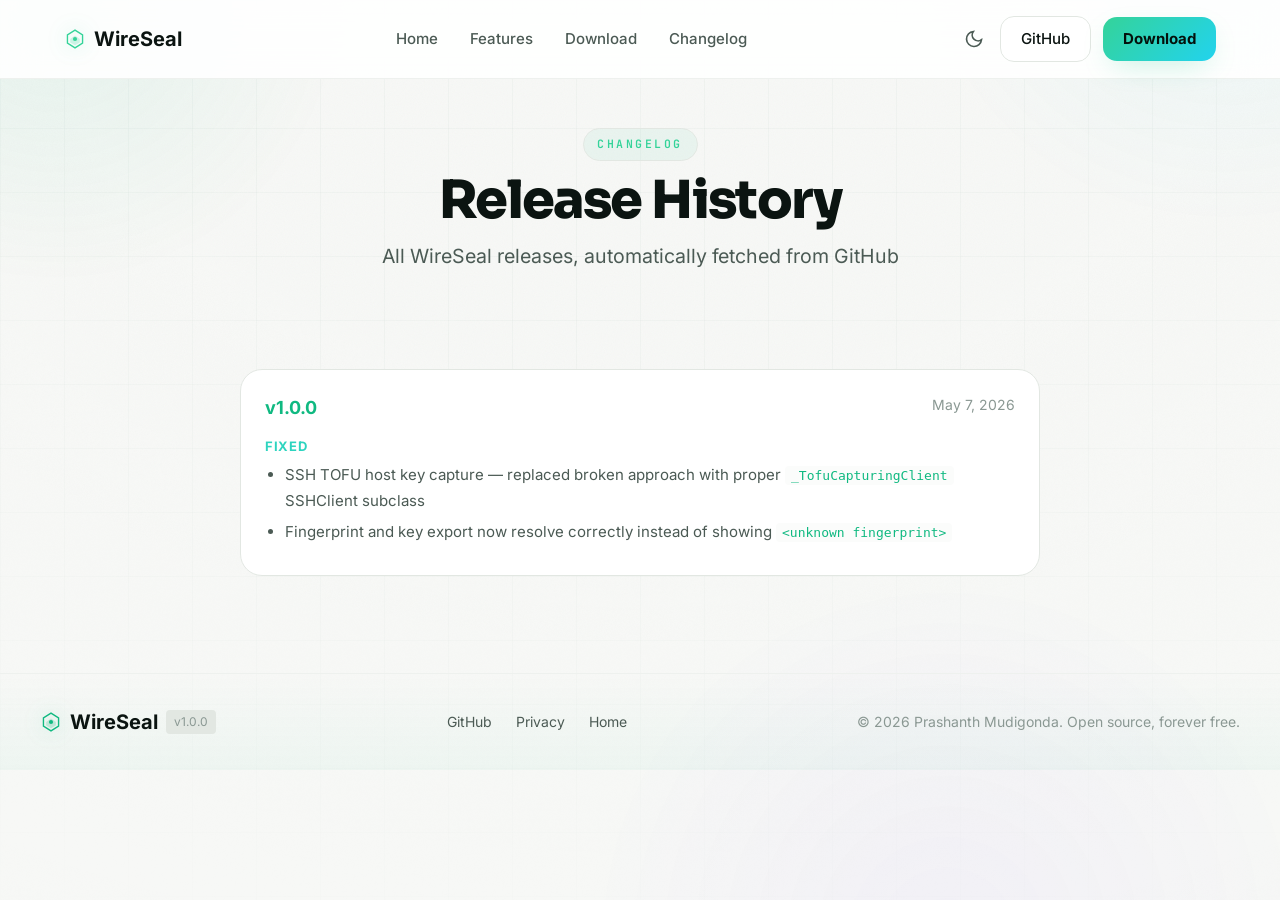
==== commit e2292b88: "fix: wire up logo, theme toggle, and assorted UI/UX bugs - Logo: every nav + footer used a bare ◈ gl" ====
--- a/changelog.html
+++ b/changelog.html
@@ -7,11 +7,10 @@
     <meta name="robots" content="index, follow">
     <meta http-equiv="Content-Security-Policy" content="default-src 'self'; script-src 'self' 'unsafe-inline'; style-src 'self' 'unsafe-inline'; font-src 'self'; img-src 'self' data: https:; connect-src 'self' https://api.github.com">
     <title>Changelog — WireSeal</title>
-    <link rel="icon" href="logo.png" type="image/png">
+    <link rel="icon" href="favicon.svg" type="image/svg+xml">
     <link rel="stylesheet" href="fonts.css">
     <link rel="stylesheet" href="style-new.css">
     <link rel="stylesheet" href="premium.css">
-    <title>Changelog — WireSeal</title>
 </head>
 <body>
     <script>
@@ -28,7 +27,7 @@
     <nav class="navbar">
         <div class="nav-container">
             <a href="index.html" class="nav-brand">
-                <span class="brand-icon">◈</span>
+                <span class="brand-icon"><svg width="22" height="22" viewBox="0 0 32 32" fill="none" aria-hidden="true"><path d="M16 3L5 10v12l11 7 11-7V10L16 3z" stroke="currentColor" stroke-width="2"/><path d="M16 11l-7 5v5l7 4 7-4v-5l-7-5z" fill="currentColor" opacity="0.22"/><circle cx="16" cy="16" r="3" fill="currentColor"/></svg></span>
                 <span class="brand-name">WireSeal</span>
             </a>
             <div class="nav-menu">
@@ -42,7 +41,7 @@
                     <svg class="icon-sun" width="20" height="20" viewBox="0 0 24 24" fill="none" stroke="currentColor" stroke-width="2"><circle cx="12" cy="12" r="5"/><path d="M12 1v2M12 21v2M4.22 4.22l1.42 1.42M18.36 18.36l1.42 1.42M1 12h2M21 12h2M4.22 19.78l1.42-1.42M18.36 5.64l1.42-1.42"/></svg>
                     <svg class="icon-moon" width="20" height="20" viewBox="0 0 24 24" fill="none" stroke="currentColor" stroke-width="2"><path d="M21 12.79A9 9 0 1111.21 3 7 7 0 0021 12.79z"/></svg>
                 </button>
-                <a href="https://github.com/prashanth-7861/WireSeal" class="btn btn-ghost" target="_blank">GitHub</a>
+                <a href="https://github.com/prashanth-7861/WireSeal" class="btn btn-ghost" target="_blank" rel="noopener noreferrer">GitHub</a>
                 <a href="index.html#download" class="btn btn-primary">Download</a>
             </div>
             <button class="nav-toggle" aria-label="Toggle menu">
@@ -77,7 +76,7 @@
     <footer class="footer">
         <div class="footer-container">
             <div class="footer-brand">
-                <span class="brand-icon">◈</span>
+                <span class="brand-icon"><svg width="22" height="22" viewBox="0 0 32 32" fill="none" aria-hidden="true"><path d="M16 3L5 10v12l11 7 11-7V10L16 3z" stroke="currentColor" stroke-width="2"/><path d="M16 11l-7 5v5l7 4 7-4v-5l-7-5z" fill="currentColor" opacity="0.22"/><circle cx="16" cy="16" r="3" fill="currentColor"/></svg></span>
                 <span class="brand-name">WireSeal</span>
                 <span class="brand-version">v1.0.0</span>
             </div>
--- a/premium.css
+++ b/premium.css
@@ -161,7 +161,14 @@
   background: var(--gradient-primary); transition: width 0.3s var(--ease);
 }
 .nav-link:hover::after { width: 100%; }
-.brand-icon { color: var(--primary-light); filter: drop-shadow(0 0 10px var(--accent-glow)); }
+.brand-icon { color: var(--primary-light); filter: drop-shadow(0 0 10px var(--accent-glow)); display: inline-flex; align-items: center; }
+.brand-icon svg { display: block; }
+
+/* Theme toggle: show one icon per theme (was showing both) */
+.theme-toggle .icon-sun { display: none; }
+.theme-toggle .icon-moon { display: inline-block; }
+[data-theme="dark"] .theme-toggle .icon-sun { display: inline-block; }
+[data-theme="dark"] .theme-toggle .icon-moon { display: none; }
 
 /* ---- 5. Buttons --------------------------------------------------- */
 .btn { transition: transform 0.25s var(--ease), box-shadow 0.25s var(--ease), background 0.25s var(--ease); will-change: transform; }
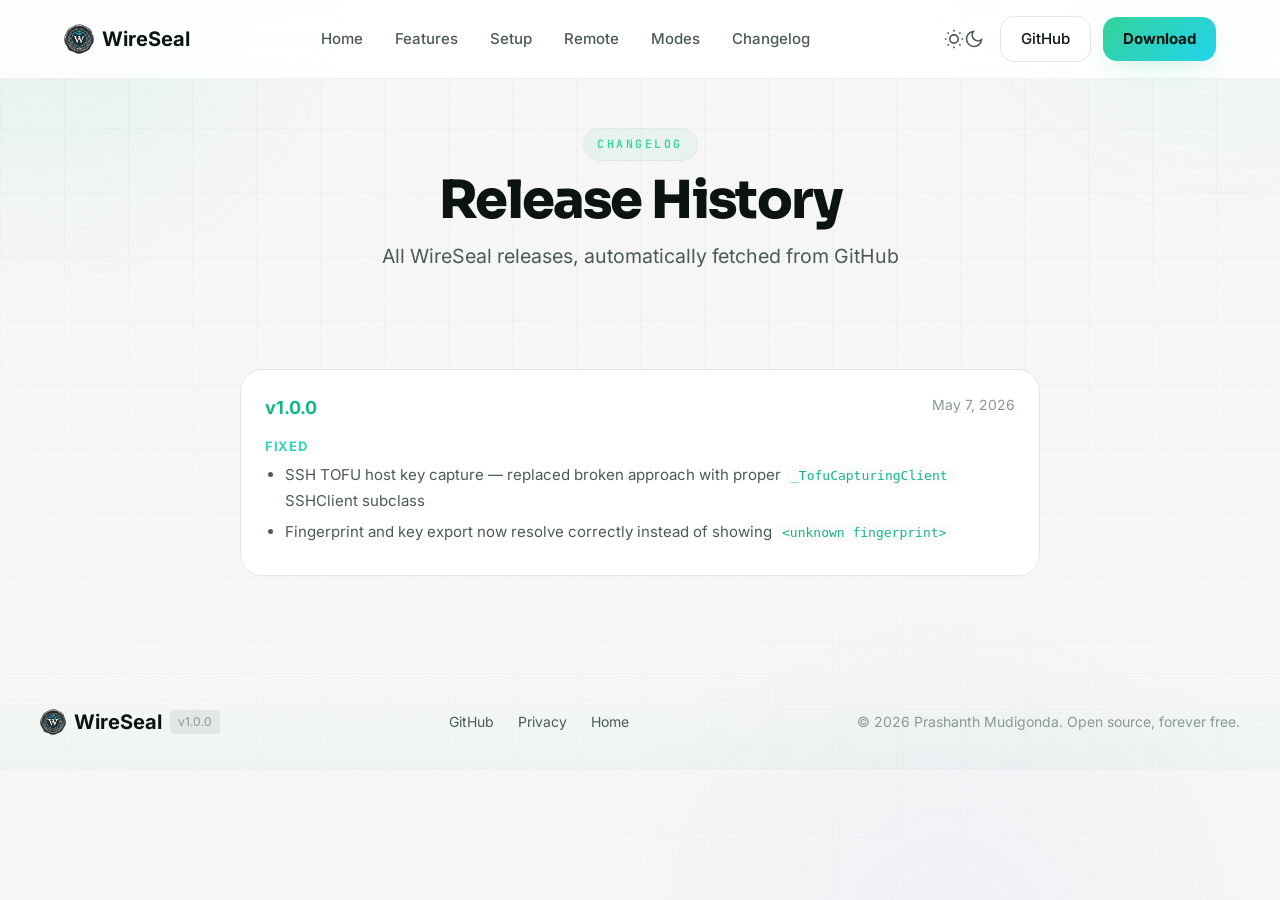
==== commit 715a5602: "fix: restore theme toggle, use real logo, standardize nav Regressions from the previous commit, fixe" ====
--- a/changelog.html
+++ b/changelog.html
@@ -27,13 +27,15 @@
     <nav class="navbar">
         <div class="nav-container">
             <a href="index.html" class="nav-brand">
-                <span class="brand-icon"><svg width="22" height="22" viewBox="0 0 32 32" fill="none" aria-hidden="true"><path d="M16 3L5 10v12l11 7 11-7V10L16 3z" stroke="currentColor" stroke-width="2"/><path d="M16 11l-7 5v5l7 4 7-4v-5l-7-5z" fill="currentColor" opacity="0.22"/><circle cx="16" cy="16" r="3" fill="currentColor"/></svg></span>
+                <span class="brand-icon"><img src="wireseal-logo.png" alt="WireSeal" class="brand-mark"></span>
                 <span class="brand-name">WireSeal</span>
             </a>
             <div class="nav-menu">
                 <a href="index.html" class="nav-link">Home</a>
                 <a href="index.html#features" class="nav-link">Features</a>
-                <a href="index.html#download" class="nav-link">Download</a>
+                <a href="setup.html" class="nav-link">Setup</a>
+                <a href="remote.html" class="nav-link">Remote</a>
+                <a href="modes.html" class="nav-link">Modes</a>
                 <a href="changelog.html" class="nav-link">Changelog</a>
             </div>
             <div class="nav-actions">
@@ -76,7 +78,7 @@
     <footer class="footer">
         <div class="footer-container">
             <div class="footer-brand">
-                <span class="brand-icon"><svg width="22" height="22" viewBox="0 0 32 32" fill="none" aria-hidden="true"><path d="M16 3L5 10v12l11 7 11-7V10L16 3z" stroke="currentColor" stroke-width="2"/><path d="M16 11l-7 5v5l7 4 7-4v-5l-7-5z" fill="currentColor" opacity="0.22"/><circle cx="16" cy="16" r="3" fill="currentColor"/></svg></span>
+                <span class="brand-icon"><img src="wireseal-logo.png" alt="WireSeal" class="brand-mark"></span>
                 <span class="brand-name">WireSeal</span>
                 <span class="brand-version">v1.0.0</span>
             </div>
--- a/premium.css
+++ b/premium.css
@@ -161,14 +161,9 @@
   background: var(--gradient-primary); transition: width 0.3s var(--ease);
 }
 .nav-link:hover::after { width: 100%; }
-.brand-icon { color: var(--primary-light); filter: drop-shadow(0 0 10px var(--accent-glow)); display: inline-flex; align-items: center; }
-.brand-icon svg { display: block; }
-
-/* Theme toggle: show one icon per theme (was showing both) */
-.theme-toggle .icon-sun { display: none; }
-.theme-toggle .icon-moon { display: inline-block; }
-[data-theme="dark"] .theme-toggle .icon-sun { display: inline-block; }
-[data-theme="dark"] .theme-toggle .icon-moon { display: none; }
+.brand-icon { display: inline-flex; align-items: center; filter: none; }
+.brand-mark, .brand-icon img { display: block; height: 30px; width: auto; }
+.footer-brand .brand-mark, .footer-brand .brand-icon img { height: 26px; }
 
 /* ---- 5. Buttons --------------------------------------------------- */
 .btn { transition: transform 0.25s var(--ease), box-shadow 0.25s var(--ease), background 0.25s var(--ease); will-change: transform; }
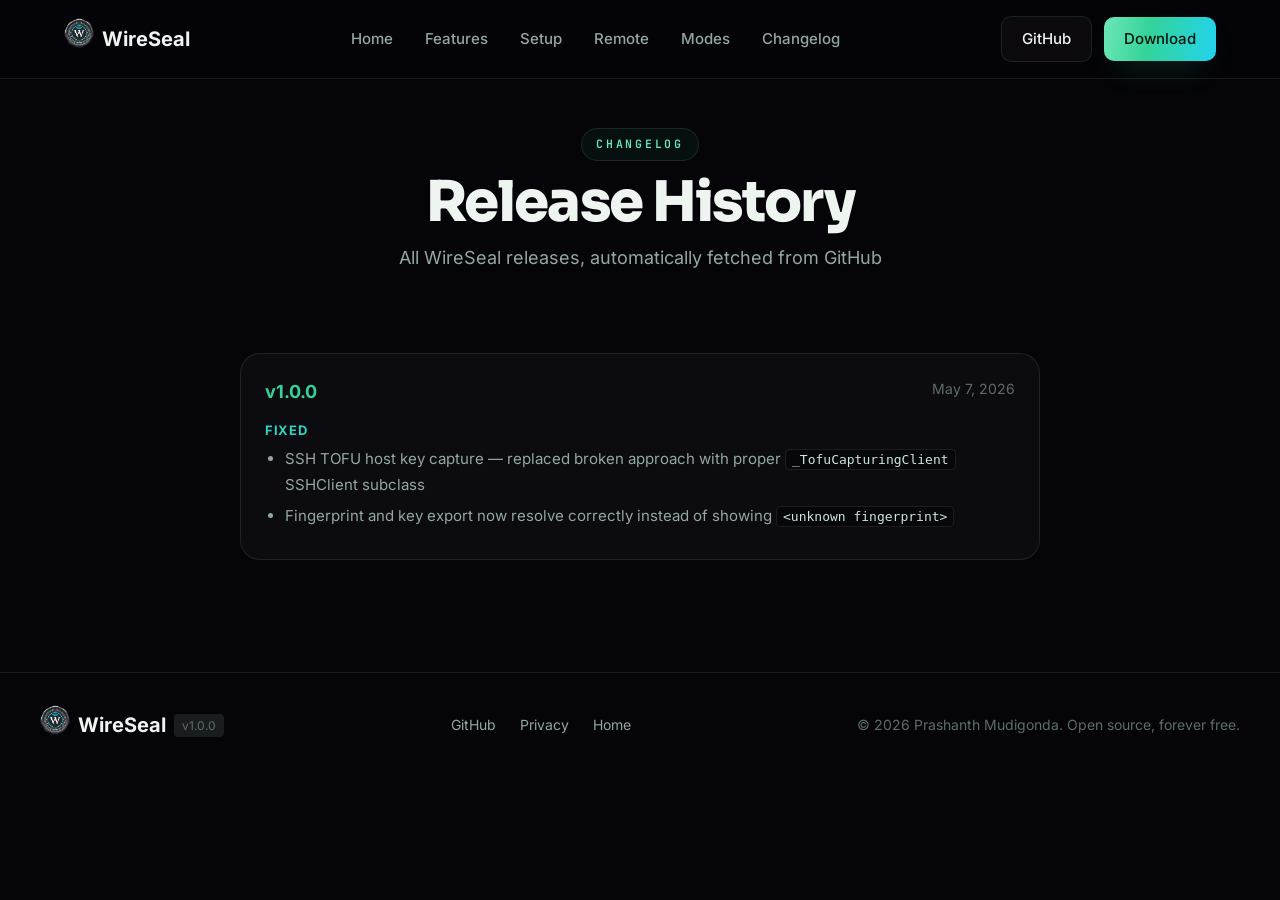
==== commit fb928be9: "design: bring all inner pages into the luxe dark system setup, remote, modes, privacy, changelog, fu" ====
--- a/changelog.html
+++ b/changelog.html
@@ -1,5 +1,5 @@
 <!DOCTYPE html>
-<html lang="en">
+<html lang="en" data-theme="dark">
 <head>
     <meta charset="UTF-8">
     <meta name="viewport" content="width=device-width, initial-scale=1.0">
@@ -10,7 +10,7 @@
     <link rel="icon" href="favicon.svg" type="image/svg+xml">
     <link rel="stylesheet" href="fonts.css">
     <link rel="stylesheet" href="style-new.css">
-    <link rel="stylesheet" href="premium.css">
+    <link rel="stylesheet" href="luxe-pages.css">
 </head>
 <body>
     <script>
--- a/luxe-pages.css
+++ b/luxe-pages.css
@@ -0,0 +1,163 @@
+/* =====================================================================
+   WireSeal — luxe skin for the inner pages (setup, remote, modes,
+   privacy, changelog, future-plans). Loaded AFTER style-new.css.
+   Re-skins the token-driven legacy template to match the luxe homepage.
+   ===================================================================== */
+
+/* ---- 1. Token override (legacy CSS reads these everywhere) ---- */
+:root, [data-theme="dark"] {
+  --bg: #050408;
+  --bg-alt: #07060c;
+  --bg-light: #0f1a14;
+  --bg-dark: #050408;
+  --surface: rgba(255, 255, 255, 0.03);
+  --surface-elevated: rgba(255, 255, 255, 0.055);
+  --bg-card: rgba(255, 255, 255, 0.03);
+  --bg-elevated: rgba(255, 255, 255, 0.055);
+  --text: #eef4f0;
+  --text-secondary: #93a8a0;
+  --text-muted: #5d6e67;
+  --text-dim: #93a8a0;
+  --primary: #34d399;
+  --primary-dark: #10b981;
+  --primary-light: #6ee7b7;
+  --accent: #2dd4bf;
+  --accent-secondary: #22d3ee;
+  --accent-light: #6ee7b7;
+  --accent-glow: rgba(52, 211, 153, 0.3);
+  --success: #34d399;
+  --border: rgba(170, 200, 188, 0.12);
+  --border-light: rgba(170, 200, 188, 0.07);
+  --border-subtle: rgba(170, 200, 188, 0.07);
+  --nav-bg: rgba(5, 4, 8, 0.62);
+  --gradient-primary: linear-gradient(100deg, #6ee7b7 0%, #34d399 40%, #22d3ee 100%);
+  --radius-lg: 20px;
+  --radius-xl: 28px;
+  --shadow-sm: 0 1px 2px rgba(0,0,0,0.4);
+  --shadow-md: 0 12px 30px -16px rgba(0,0,0,0.6);
+  --shadow-lg: 0 30px 70px -28px rgba(0,0,0,0.72);
+  --shadow-xl: 0 50px 110px -40px rgba(0,0,0,0.8);
+  --font-display: 'Sora', system-ui, sans-serif;
+}
+
+html, body { background: #050408 !important; color: #eef4f0; }
+body { -webkit-font-smoothing: antialiased; overflow-x: hidden; position: relative; }
+::selection { background: rgba(52,211,153,0.3); color: #fff; }
+
+/* ---- 2. Atmosphere (no extra markup needed) ---- */
+body::before {
+  content: ""; position: fixed; inset: -10vh -10vw; z-index: -2; pointer-events: none;
+  background:
+    radial-gradient(40vw 40vw at 14% 8%, rgba(52,211,153,0.14), transparent 62%),
+    radial-gradient(46vw 46vw at 88% 2%, rgba(34,211,238,0.11), transparent 62%);
+  filter: blur(24px);
+}
+body::after {
+  content: ""; position: fixed; inset: 0; z-index: -1; pointer-events: none;
+  background-image:
+    linear-gradient(to right, rgba(140,180,165,0.04) 1px, transparent 1px),
+    linear-gradient(to bottom, rgba(140,180,165,0.04) 1px, transparent 1px);
+  background-size: 70px 70px;
+  mask-image: radial-gradient(130vw 110vh at 50% -10%, #000 35%, transparent 100%);
+}
+
+/* ---- 3. Typography ---- */
+h1, h2, h3, .section-title, .hero-title, .mobile-hero h1, .cl-title, .install-title {
+  font-family: var(--font-display) !important; letter-spacing: -0.03em; line-height: 1.05;
+}
+.section-title, .mobile-hero h1, h1 { font-weight: 800; }
+.section-tag, .kicker, .eyebrow {
+  font-family: 'JetBrains Mono', monospace !important; text-transform: uppercase;
+  letter-spacing: 0.24em; font-size: 0.72rem; color: var(--primary-light) !important;
+  background: rgba(52,211,153,0.06); border: 1px solid var(--border); border-radius: 999px;
+  padding: 0.4rem 0.85rem; display: inline-block;
+}
+.gradient-text, .highlight, .grad {
+  background: var(--gradient-primary); -webkit-background-clip: text; background-clip: text;
+  -webkit-text-fill-color: transparent;
+}
+
+/* ---- 4. Nav (glass) ---- */
+.navbar {
+  background: var(--nav-bg) !important; backdrop-filter: saturate(160%) blur(16px);
+  -webkit-backdrop-filter: saturate(160%) blur(16px);
+  border-bottom: 1px solid var(--border) !important;
+}
+.navbar.is-scrolled { box-shadow: var(--shadow-md); }
+.brand-mark, .brand-icon img { height: 30px; width: auto; }
+.nav-link { color: var(--text-secondary) !important; }
+.nav-link:hover { color: var(--text) !important; }
+
+/* ---- 5. Buttons ---- */
+.btn-primary, .btn.btn-primary, .download-btn, .primary-btn {
+  background: var(--gradient-primary) !important; color: #04120c !important; border: none !important;
+  box-shadow: 0 12px 34px -14px var(--accent-glow);
+}
+.btn-primary:hover { transform: translateY(-2px); }
+.btn-outline, .btn-ghost, .btn-secondary {
+  border: 1px solid var(--border) !important; color: var(--text) !important;
+  background: rgba(255,255,255,0.03) !important; backdrop-filter: blur(8px);
+}
+.btn-outline:hover, .btn-ghost:hover { border-color: var(--primary) !important; color: var(--primary-light) !important; }
+
+/* ---- 6. Surfaces: cards / panels / sections ---- */
+.feature-card, .step-section, .app-card, .mobile-section, .card, .comp-table,
+.req-card, .info-card, .cl-card, .plan-card, .method-content, .troubleshoot-card,
+.faq-item, .device-card, section.card, .panel, .glass {
+  background: linear-gradient(180deg, rgba(255,255,255,0.05), rgba(255,255,255,0.018)) !important;
+  border: 1px solid var(--border) !important;
+  border-radius: var(--radius-lg) !important;
+  box-shadow: inset 0 1px 0 rgba(255,255,255,0.04) !important;
+}
+.feature-card:hover, .app-card:hover, .device-card:hover {
+  border-color: rgba(52,211,153,0.35) !important; transform: translateY(-4px);
+  box-shadow: 0 0 50px -22px var(--accent-glow) !important;
+}
+.feature-icon, .step-num, .app-icon, .card-icon {
+  background: rgba(52,211,153,0.1) !important; color: var(--primary-light) !important;
+  border: 1px solid var(--border);
+}
+
+/* code blocks: keep dark, tint to brand */
+pre, code, .code-block, .code, .terminal {
+  background: rgba(0,0,0,0.45) !important; border: 1px solid var(--border) !important;
+  color: #cde7dc !important; border-radius: 12px;
+}
+pre code, .code-block code { border: 0 !important; background: transparent !important; }
+.code-block .lang, .copy-btn { color: var(--primary-light) !important; }
+
+/* tabs / pills */
+.method-tab, .platform-tab, .tab, .cl-tab, .pill {
+  background: rgba(255,255,255,0.03) !important; border: 1px solid var(--border) !important;
+  color: var(--text-secondary) !important; border-radius: 999px;
+}
+.method-tab.active, .platform-tab.active, .tab.active, .cl-tab.active {
+  background: var(--gradient-primary) !important; color: #04120c !important; border-color: transparent !important;
+}
+
+/* tables / comparison */
+table, .comparison { border-color: var(--border) !important; }
+th { color: var(--text-muted) !important; border-color: var(--border) !important; }
+td, tr { border-color: var(--border-light) !important; }
+.comp-feature, .comp-row { border-color: var(--border-light) !important; }
+.check, .yes, .tick { color: var(--primary-light) !important; }
+
+/* tags */
+.tag-paid, .badge, .tag {
+  background: rgba(52,211,153,0.1) !important; color: var(--primary-light) !important;
+  border: 1px solid var(--border) !important;
+}
+
+/* ---- 7. Footer ---- */
+.footer, footer { border-top: 1px solid var(--border) !important; background: transparent !important; }
+.footer a:hover { color: var(--primary-light) !important; }
+
+/* ---- 8. Clear the fixed nav on pages whose first block sits at top ---- */
+.setup-main { padding-top: 7rem; }
+.setup-main > header, .setup-header { padding-top: 1rem; }
+body { scroll-padding-top: 80px; }
+
+/* ---- 9. Theme toggle hidden on luxe (committed dark) ---- */
+.theme-toggle { display: none !important; }
+
+@media (prefers-reduced-motion: reduce) { * { scroll-behavior: auto !important; } }
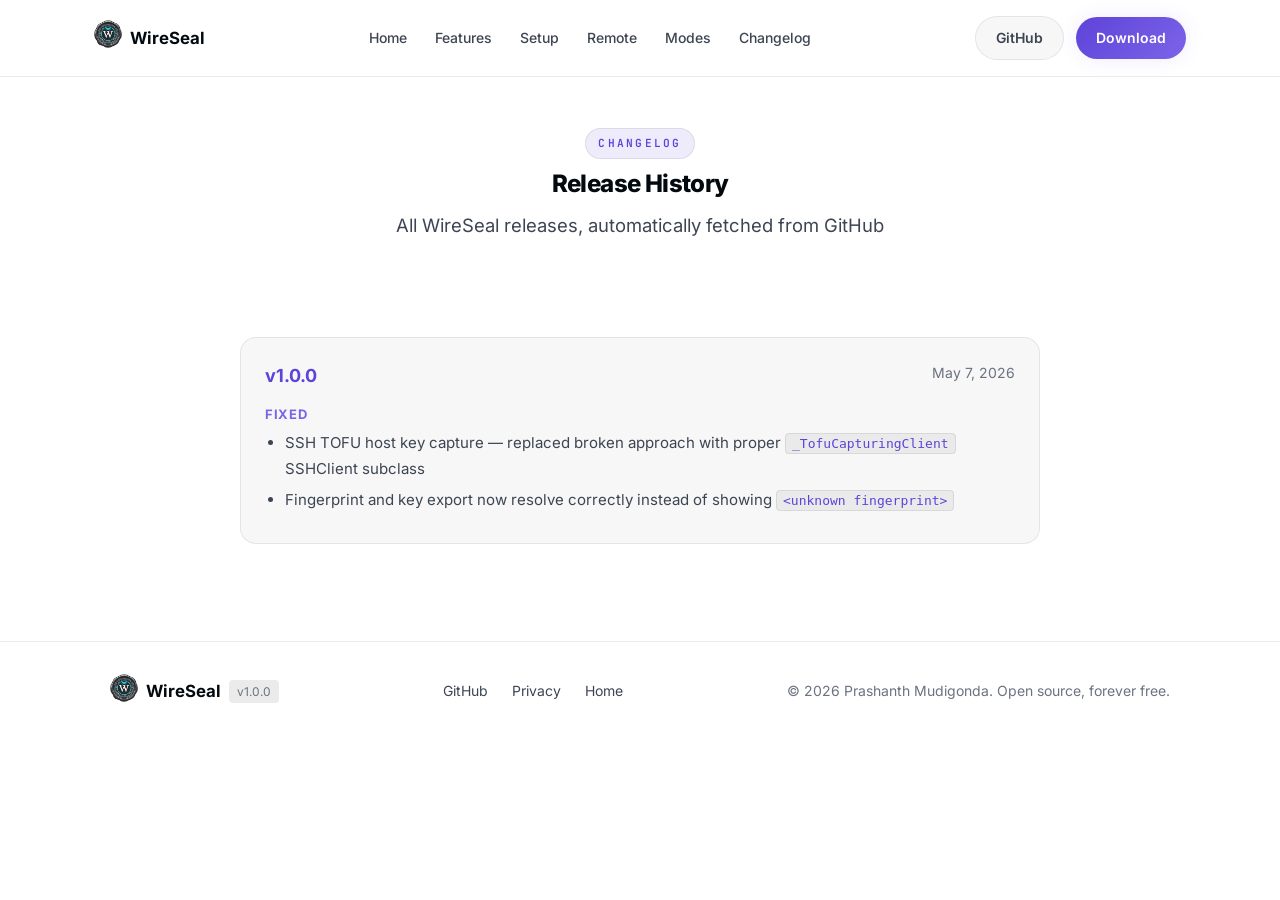
==== commit 4b974959: "fix: setup page HTML structure + expand tile content across all OS sections - Fixed extra </div> in " ====
--- a/changelog.html
+++ b/changelog.html
@@ -1,5 +1,5 @@
 <!DOCTYPE html>
-<html lang="en" data-theme="dark">
+<html lang="en" data-theme="light">
 <head>
     <meta charset="UTF-8">
     <meta name="viewport" content="width=device-width, initial-scale=1.0">
@@ -14,14 +14,14 @@
 </head>
 <body>
     <script>
-        // Prevent dark mode flash
-        (function() {
-            const savedTheme = localStorage.getItem('theme');
-            const systemPrefersDark = window.matchMedia('(prefers-color-scheme: dark)').matches;
-            if (savedTheme === 'dark' || (!savedTheme && systemPrefersDark)) {
-                document.documentElement.setAttribute('data-theme', 'dark');
-            }
-        })();
+      (function() {
+        var saved = localStorage.getItem('ws-theme');
+        if (saved) {
+          document.documentElement.setAttribute('data-theme', saved);
+        } else if (window.matchMedia('(prefers-color-scheme: dark)').matches) {
+          document.documentElement.setAttribute('data-theme', 'dark');
+        }
+      })();
     </script>
     <!-- Navigation -->
     <nav class="navbar">
@@ -39,7 +39,7 @@
                 <a href="changelog.html" class="nav-link">Changelog</a>
             </div>
             <div class="nav-actions">
-                <button class="theme-toggle" aria-label="Toggle dark mode">
+                <button class="theme-toggle" id="themeToggle" aria-label="Toggle theme">
                     <svg class="icon-sun" width="20" height="20" viewBox="0 0 24 24" fill="none" stroke="currentColor" stroke-width="2"><circle cx="12" cy="12" r="5"/><path d="M12 1v2M12 21v2M4.22 4.22l1.42 1.42M18.36 18.36l1.42 1.42M1 12h2M21 12h2M4.22 19.78l1.42-1.42M18.36 5.64l1.42-1.42"/></svg>
                     <svg class="icon-moon" width="20" height="20" viewBox="0 0 24 24" fill="none" stroke="currentColor" stroke-width="2"><path d="M21 12.79A9 9 0 1111.21 3 7 7 0 0021 12.79z"/></svg>
                 </button>
@@ -262,49 +262,17 @@
         document.addEventListener('DOMContentLoaded', fetchAllReleases);
     </script>
     <script>
-        document.addEventListener('DOMContentLoaded', () => {
-            // Theme toggle
-            const themeToggle = document.querySelector('.theme-toggle');
-            if (themeToggle) {
-                const htmlElement = document.documentElement;
-                
-                // Check for saved theme preference or use system preference
-                const savedTheme = localStorage.getItem('theme');
-                const systemPrefersDark = window.matchMedia('(prefers-color-scheme: dark)').matches;
-                
-                if (savedTheme === 'dark' || (!savedTheme && systemPrefersDark)) {
-                    htmlElement.setAttribute('data-theme', 'dark');
-                    updateThemeIcon(true);
-                }
-                
-                themeToggle.addEventListener('click', () => {
-                    const isDark = htmlElement.getAttribute('data-theme') === 'dark';
-                    if (isDark) {
-                        htmlElement.removeAttribute('data-theme');
-                        localStorage.setItem('theme', 'light');
-                        updateThemeIcon(false);
-                    } else {
-                        htmlElement.setAttribute('data-theme', 'dark');
-                        localStorage.setItem('theme', 'dark');
-                        updateThemeIcon(true);
-                    }
-                });
-                
-                function updateThemeIcon(isDark) {
-                    const sunIcon = themeToggle.querySelector('.icon-sun');
-                    const moonIcon = themeToggle.querySelector('.icon-moon');
-                    if (sunIcon && moonIcon) {
-                        if (isDark) {
-                            sunIcon.style.display = 'none';
-                            moonIcon.style.display = 'block';
-                        } else {
-                            sunIcon.style.display = 'block';
-                            moonIcon.style.display = 'none';
-                        }
-                    }
-                }
-            }
-        });
+      (function() {
+        var toggle = document.getElementById('themeToggle');
+        if (toggle) {
+          toggle.addEventListener('click', function() {
+            var current = document.documentElement.getAttribute('data-theme');
+            var next = current === 'dark' ? 'light' : 'dark';
+            document.documentElement.setAttribute('data-theme', next);
+            localStorage.setItem('ws-theme', next);
+          });
+        }
+      })();
     </script>
     <script src="premium.js" defer></script>
 </body>
--- a/fonts.css
+++ b/fonts.css
@@ -24,3 +24,28 @@
     font-display: swap;
     src: url('fonts/sora.woff2') format('woff2');
 }
+
+/* Fraunces — high-contrast editorial serif (display accents, italic emphasis) */
+@font-face {
+    font-family: 'Fraunces';
+    font-style: normal;
+    font-weight: 300 700;
+    font-display: swap;
+    src: url('fonts/fraunces.woff2') format('woff2');
+}
+@font-face {
+    font-family: 'Fraunces';
+    font-style: italic;
+    font-weight: 300 600;
+    font-display: swap;
+    src: url('fonts/fraunces-italic.woff2') format('woff2');
+}
+
+/* Space Grotesk — techy geometric (kickers, stats, nav, data) */
+@font-face {
+    font-family: 'Space Grotesk';
+    font-style: normal;
+    font-weight: 300 700;
+    font-display: swap;
+    src: url('fonts/space-grotesk.woff2') format('woff2');
+}
--- a/style-new.css
+++ b/style-new.css
@@ -1,974 +1,211 @@
-/* WireSeal - Professional SaaS Styles */
+/* WireSeal — inner-page structural layer. Light theme default. */
 
 :root {
-    --primary: #2563EB;
-    --primary-dark: #1D4ED8;
-    --primary-light: #3B82F6;
-    --accent: #10B981;
-    --accent-dark: #059669;
-    
-    --bg: #FFFFFF;
-    --bg-alt: #F8FAFC;
-    --bg-light: #F1F5F9;
-    --bg-dark: #0F172A;
-    
-    --surface: #FFFFFF;
-    --surface-elevated: #F8FAFC;
-    
-    --text: #1E293B;
-    --text-secondary: #64748B;
-    --text-muted: #94A3B8;
-    
-    --border: #E2E8F0;
-    --border-light: #F1F5F9;
-    
-    --shadow-sm: 0 1px 2px rgba(0, 0, 0, 0.05);
-    --shadow-md: 0 4px 6px -1px rgba(0, 0, 0, 0.1);
-    --shadow-lg: 0 10px 15px -3px rgba(0, 0, 0, 0.1);
-    --shadow-xl: 0 20px 25px -5px rgba(0, 0, 0, 0.1);
-    
-    --radius-sm: 6px;
-    --radius-md: 10px;
-    --radius-lg: 16px;
-    --radius-xl: 24px;
-    
-    --font-sans: 'Inter', -apple-system, BlinkMacSystemFont, 'Segoe UI', Roboto, sans-serif;
-    --font-mono: 'JetBrains Mono', monospace;
-    
-    --transition: all 0.2s ease;
-    
-    /* Additional variables for compatibility with other pages */
-    --bg-card: var(--surface);
-    --bg-elevated: var(--surface-elevated);
-    --border-subtle: var(--border-light);
-    --text-dim: var(--text-secondary);
-    --accent-glow: rgba(37, 99, 235, 0.15);
-    --accent-light: var(--primary-light);
-    --accent-dim: var(--primary-dark);
-    --accent-secondary: #06b6d4;
-    --success: #10b981;
-    --warning: #f59e0b;
-    --error: #ef4444;
-    --gradient-primary: linear-gradient(135deg, var(--primary) 0%, var(--accent-secondary) 100%);
-    --gradient-secondary: linear-gradient(135deg, #8b5cf6 0%, #ec4899 100%);
-    --gradient-dark: linear-gradient(135deg, var(--bg) 0%, var(--bg-alt) 100%);
-    --font-display: var(--font-sans);
-    --nav-bg: rgba(255, 255, 255, 0.9);
-}
-
-/* Dark Mode */
+  /* Light palette (default) */
+  --primary: #5e43d9;
+  --primary-dark: #4a35b0;
+  --primary-light: #7c64e8;
+  --accent: #7c64e8;
+  --accent-dark: #5e43d9;
+  --accent-secondary: #22d3ee;
+
+  --bg: #ffffff;
+  --bg-alt: #f6f6f8;
+  --bg-light: #ebebef;
+  --bg-dark: #ffffff;
+
+  --surface: rgba(0,0,0,0.03);
+  --surface-elevated: rgba(0,0,0,0.05);
+
+  --text: #020a0f;
+  --text-secondary: #3d4553;
+  --text-muted: #6b7280;
+
+  --border: rgba(0,0,0,0.08);
+  --border-light: rgba(0,0,0,0.06);
+
+  --shadow-sm: 0 1px 2px rgba(0,0,0,0.04);
+  --shadow-md: 0 4px 12px rgba(0,0,0,0.06);
+  --shadow-lg: 0 12px 28px rgba(0,0,0,0.08);
+  --shadow-xl: 0 20px 40px rgba(0,0,0,0.1);
+
+  --radius-sm: 6px;
+  --radius-md: 10px;
+  --radius-lg: 16px;
+  --radius-xl: 20px;
+
+  --font-sans: 'Inter', -apple-system, BlinkMacSystemFont, 'Segoe UI', sans-serif;
+  --font-mono: 'JetBrains Mono', monospace;
+
+  --transition: all 0.25s cubic-bezier(0.16, 1, 0.3, 1);
+  --ease: cubic-bezier(0.16, 1, 0.3, 1);
+
+  --bg-card: var(--surface);
+  --bg-elevated: var(--surface-elevated);
+  --border-subtle: var(--border-light);
+  --text-dim: var(--text-muted);
+  --accent-glow: rgba(94,67,217,0.1);
+  --accent-light: var(--primary-light);
+  --accent-dim: var(--primary-dark);
+  --success: #16a34a;
+  --warning: #d67b00;
+  --error: #dc2626;
+  --gradient-primary: linear-gradient(135deg, #5e43d9 0%, #7c64e8 100%);
+  --gradient-secondary: linear-gradient(135deg, #5e43d9 0%, #7c64e8 100%);
+  --font-display: 'Inter', -apple-system, BlinkMacSystemFont, 'Segoe UI', sans-serif;
+  --nav-bg: rgba(255,255,255,0.85);
+}
+
 [data-theme="dark"] {
-    --bg: #0F172A;
-    --bg-alt: #1E293B;
-    --bg-light: #334155;
-    --surface: #1E293B;
-    --surface-elevated: #334155;
-    
-    --text: #F1F5F9;
-    --text-secondary: #94A3B8;
-    --text-muted: #64748B;
-    
-    --border: #334155;
-    --border-light: #1E293B;
-    
-    --shadow-sm: 0 1px 2px rgba(0, 0, 0, 0.3);
-    --shadow-md: 0 4px 6px -1px rgba(0, 0, 0, 0.4);
-    --shadow-lg: 0 10px 15px -3px rgba(0, 0, 0, 0.4);
-    --shadow-xl: 0 20px 25px -5px rgba(0, 0, 0, 0.5);
-    
-    /* Additional variables for compatibility with other pages */
-    --bg-card: var(--surface);
-    --bg-elevated: var(--surface-elevated);
-    --border-subtle: var(--border-light);
-    --text-dim: var(--text-secondary);
-    --accent-glow: rgba(37, 99, 235, 0.15);
-    --accent-light: var(--primary-light);
-    --accent-dim: var(--primary-dark);
-    --accent-secondary: #06b6d4;
-    --success: #10b981;
-    --warning: #f59e0b;
-    --error: #ef4444;
-    --gradient-primary: linear-gradient(135deg, var(--primary) 0%, var(--accent-secondary) 100%);
-    --gradient-secondary: linear-gradient(135deg, #8b5cf6 0%, #ec4899 100%);
-    --gradient-dark: linear-gradient(135deg, var(--bg) 0%, var(--bg-alt) 100%);
-    --font-display: var(--font-sans);
-    --nav-bg: rgba(15, 23, 42, 0.9);
-}
-
-*, *::before, *::after {
-    margin: 0;
-    padding: 0;
-    box-sizing: border-box;
-}
-
+  --bg: #09090b;
+  --bg-alt: #18181b;
+  --bg-light: #27272a;
+  --bg-dark: #09090b;
+  --surface: rgba(255,255,255,0.03);
+  --surface-elevated: rgba(255,255,255,0.05);
+  --text: #fafafa;
+  --text-secondary: #a1a1aa;
+  --text-muted: #71717a;
+  --border: rgba(255,255,255,0.08);
+  --border-light: rgba(255,255,255,0.05);
+  --shadow-sm: 0 1px 2px rgba(0,0,0,0.4);
+  --shadow-md: 0 12px 30px -16px rgba(0,0,0,0.6);
+  --shadow-lg: 0 30px 70px -28px rgba(0,0,0,0.72);
+  --shadow-xl: 0 50px 110px -40px rgba(0,0,0,0.8);
+  --accent-glow: rgba(94,67,217,0.2);
+  --nav-bg: rgba(9,9,11,0.85);
+}
+
+*, *::before, *::after { margin: 0; padding: 0; box-sizing: border-box; }
 html { scroll-behavior: smooth; }
-
 body {
-    font-family: var(--font-sans);
-    background: var(--bg);
-    color: var(--text);
-    line-height: 1.6;
-    -webkit-font-smoothing: antialiased;
-    -moz-osx-font-smoothing: grayscale;
-}
-
+  font-family: var(--font-sans);
+  background: var(--bg);
+  color: var(--text);
+  line-height: 1.6;
+  -webkit-font-smoothing: antialiased;
+  transition: background 0.3s, color 0.3s;
+}
 h1, h2, h3, h4 { font-weight: 700; line-height: 1.2; color: var(--text); }
-h1 { font-size: 3.5rem; letter-spacing: -0.02em; }
-h2 { font-size: 2.5rem; letter-spacing: -0.01em; }
-h3 { font-size: 1.25rem; }
-
 p { color: var(--text-secondary); }
-
 a { color: var(--primary); text-decoration: none; transition: var(--transition); }
 a:hover { color: var(--primary-dark); }
 
-/* ============================================
-   NAVIGATION
-   ============================================ */
-
+/* Nav */
 .navbar {
-    position: fixed;
-    top: 0;
-    left: 0;
-    right: 0;
-    z-index: 100;
-    background: var(--nav-bg);
-    backdrop-filter: blur(12px);
-    border-bottom: 1px solid var(--border-light);
-}
-
+  position: fixed; top: 0; left: 0; right: 0; z-index: 100;
+  background: var(--nav-bg);
+  backdrop-filter: saturate(180%) blur(20px);
+  border-bottom: 1px solid var(--border);
+}
 .nav-container {
-    max-width: 1200px;
-    margin: 0 auto;
-    padding: 1rem 1.5rem;
-    display: flex;
-    align-items: center;
-    justify-content: space-between;
-}
-
-.nav-brand {
-    display: flex;
-    align-items: center;
-    gap: 0.5rem;
-    text-decoration: none;
-}
-
-.brand-icon {
-    font-size: 1.5rem;
-    color: var(--primary);
-}
-
-.brand-name {
-    font-size: 1.25rem;
-    font-weight: 700;
-    color: var(--text);
-}
-
-.nav-menu {
-    display: flex;
-    gap: 2rem;
-}
-
-.nav-link {
-    font-size: 0.9375rem;
-    font-weight: 500;
-    color: var(--text-secondary);
-    transition: var(--transition);
-}
-
+  max-width: 1140px; margin: 0 auto; padding: 1rem 1.5rem;
+  display: flex; align-items: center; justify-content: space-between;
+}
+.nav-brand { display: flex; align-items: center; gap: 0.5rem; text-decoration: none; }
+.brand-name { font-size: 1.05rem; font-weight: 700; color: var(--text); font-family: var(--font-display); }
+.nav-menu { display: flex; gap: 1.75rem; }
+.nav-link { font-size: 0.875rem; font-weight: 500; color: var(--text-secondary); transition: var(--transition); }
 .nav-link:hover { color: var(--text); }
-
-.nav-actions {
-    display: flex;
-    gap: 0.75rem;
-    align-items: center;
-}
-
+.nav-actions { display: flex; gap: 0.75rem; align-items: center; }
 .theme-toggle {
-    background: none;
-    border: none;
-    cursor: pointer;
-    padding: 0.25rem;
-    color: var(--text-secondary);
-    transition: var(--transition);
-    display: flex;
-    align-items: center;
-}
-
-.theme-toggle:hover {
-    color: var(--text);
-}
-
-.theme-toggle svg {
-    width: 20px;
-    height: 20px;
-}
+  background: var(--surface); border: 1px solid var(--border);
+  border-radius: 999px; width: 36px; height: 36px;
+  display: grid; place-items: center; cursor: pointer;
+  color: var(--text-secondary); transition: all 0.25s;
+}
+.theme-toggle:hover { color: var(--text); border-color: var(--border-hover); }
+.theme-toggle svg { width: 18px; height: 18px; }
+.theme-toggle .icon-moon { display: block; }
+.theme-toggle .icon-sun { display: none; }
+[data-theme="dark"] .theme-toggle .icon-moon { display: none; }
+[data-theme="dark"] .theme-toggle .icon-sun { display: block; }
 
 /* Buttons */
 .btn {
-    display: inline-flex;
-    align-items: center;
-    gap: 0.5rem;
-    padding: 0.625rem 1.25rem;
-    font-family: var(--font-sans);
-    font-size: 0.9375rem;
-    font-weight: 500;
-    border-radius: var(--radius-md);
-    cursor: pointer;
-    transition: var(--transition);
-    text-decoration: none;
-}
-
+  display: inline-flex; align-items: center; gap: 0.5rem;
+  padding: 0.625rem 1.25rem; font-family: var(--font-sans);
+  font-size: 0.875rem; font-weight: 600; border-radius: 999px;
+  cursor: pointer; transition: var(--transition); text-decoration: none; will-change: transform;
+}
 .btn-primary {
-    background: var(--primary);
-    color: var(--text);
-    border: none;
-}
-
-.btn-primary:hover {
-    background: var(--primary-dark);
-    color: var(--text);
-    transform: translateY(-1px);
-    box-shadow: var(--shadow-md);
-}
-
+  background: var(--gradient-primary); color: #fff; border: none;
+  box-shadow: 0 0 20px var(--accent-glow); position: relative; overflow: hidden;
+}
+.btn-primary::after {
+  content: ""; position: absolute; inset: 0;
+  background: linear-gradient(115deg, transparent 35%, rgba(255,255,255,0.15) 50%, transparent 65%);
+  transform: translateX(-130%); transition: transform 0.8s var(--ease);
+}
+.btn-primary:hover { transform: translateY(-2px); box-shadow: 0 4px 20px rgba(94,67,217,0.3); }
+.btn-primary:hover::after { transform: translateX(130%); }
 .btn-ghost {
-    background: transparent;
-    color: var(--text-secondary);
-    border: none;
-}
-
-.btn-ghost:hover { color: var(--text); }
-
-.btn-outline {
-    background: transparent;
-    color: var(--primary);
-    border: 1px solid var(--primary);
-}
-
-.btn-outline:hover {
-    background: var(--primary);
-    color: var(--text);
-}
-
-.btn-lg {
-    padding: 0.875rem 1.75rem;
-    font-size: 1rem;
-}
-
-/* ============================================
-   HERO SECTION
-   ============================================ */
-
-.hero {
-    padding: 8rem 1.5rem 6rem;
-    position: relative;
-    overflow: hidden;
-}
-
-.hero-bg {
-    position: absolute;
-    top: 0;
-    left: 0;
-    right: 0;
-    bottom: 0;
-    background: radial-gradient(ellipse 80% 50% at 50% -20%, rgba(37, 99, 235, 0.08), transparent);
-    z-index: -1;
-}
-
-.hero-container {
-    max-width: 1200px;
-    margin: 0 auto;
-    display: grid;
-    grid-template-columns: 1fr 1fr;
-    gap: 4rem;
-    align-items: center;
-}
-
-.hero-badge {
-    display: inline-flex;
-    align-items: center;
-    gap: 0.5rem;
-    padding: 0.375rem 0.75rem;
-    background: rgba(37, 99, 235, 0.08);
-    border-radius: 999px;
-    font-size: 0.8125rem;
-    font-weight: 500;
-    color: var(--primary);
-    margin-bottom: 1.5rem;
-}
-
-.badge-dot {
-    width: 6px;
-    height: 6px;
-    background: var(--accent);
-    border-radius: 50%;
-}
-
-.hero-title {
-    font-size: clamp(2.5rem, 4vw, 3.5rem);
-    margin-bottom: 1.5rem;
-    letter-spacing: -0.03em;
-}
-
-.hero-title .highlight {
-    color: var(--primary);
-}
-
-.hero-subtitle {
-    font-size: 1.25rem;
-    color: var(--text-secondary);
-    margin-bottom: 2rem;
-    line-height: 1.7;
-}
-
-.hero-cta {
-    display: flex;
-    gap: 1rem;
-    margin-bottom: 3rem;
-    flex-wrap: wrap;
-}
-
-.hero-stats {
-    display: flex;
-    gap: 2rem;
-    align-items: center;
-}
-
-.stat-item {
-    display: flex;
-    flex-direction: column;
-}
-
-.stat-value {
-    font-size: 1.25rem;
-    font-weight: 700;
-    color: var(--text);
-}
-
-.stat-label {
-    font-size: 0.8125rem;
-    color: var(--text-muted);
-}
-
-.stat-divider {
-    width: 1px;
-    height: 32px;
-    background: var(--border);
-}
-
-/* Hero Card */
-.hero-card {
-    background: var(--surface);
-    border-radius: var(--radius-xl);
-    box-shadow: var(--shadow-xl);
-    overflow: hidden;
-    border: 1px solid var(--border);
-}
-
-.hero-card .card-header {
-    display: flex;
-    align-items: center;
-    gap: 0.75rem;
-    padding: 1rem 1.25rem;
-    background: var(--surface-elevated);
-    border-bottom: 1px solid var(--border);
-}
-
-.card-dots {
-    display: flex;
-    gap: 0.375rem;
-}
-
-.card-dots span {
-    width: 10px;
-    height: 10px;
-    border-radius: 50%;
-    background: var(--border);
-}
-
-.card-dots span:first-child { background: #EF4444; }
-.card-dots span:nth-child(2) { background: #F59E0B; }
-.card-dots span:nth-child(3) { background: #10B981; }
-
-.card-title {
-    font-size: 0.8125rem;
-    font-weight: 500;
-    color: var(--text-secondary);
-    margin-left: auto;
-}
-
-.card-body {
-    padding: 1.5rem;
-}
-
-.connection-status {
-    display: flex;
-    align-items: center;
-    gap: 0.75rem;
-    padding: 1rem;
-    background: rgba(16, 185, 129, 0.08);
-    border-radius: var(--radius-md);
-    margin-bottom: 1.5rem;
-}
-
-.status-icon {
-    width: 32px;
-    height: 32px;
-    display: flex;
-    align-items: center;
-    justify-content: center;
-    border-radius: 50%;
-    font-size: 0.875rem;
-}
-
-.status-icon.connected {
-    background: var(--accent);
-    color: var(--text);
-}
-
-.status-info {
-    display: flex;
-    flex-direction: column;
-}
-
-.status-label {
-    font-weight: 600;
-    color: var(--accent);
-}
-
-.status-server {
-    font-size: 0.8125rem;
-    color: var(--text-secondary);
-}
-
-.connection-stats {
-    display: grid;
-    grid-template-columns: repeat(3, 1fr);
-    gap: 1rem;
-    margin-bottom: 1.5rem;
-}
-
-.conn-stat {
-    display: flex;
-    flex-direction: column;
-    padding: 0.75rem;
-    background: var(--surface-elevated);
-    border-radius: var(--radius-sm);
-}
-
-.conn-label {
-    font-size: 0.6875rem;
-    text-transform: uppercase;
-    letter-spacing: 0.05em;
-    color: var(--text-muted);
-    margin-bottom: 0.25rem;
-}
-
-.conn-value {
-    font-size: 0.875rem;
-    font-weight: 600;
-    color: var(--text);
-}
-
-.security-badge {
-    display: flex;
-    align-items: center;
-    gap: 0.5rem;
-    font-size: 0.8125rem;
-    color: var(--text-secondary);
-    padding-top: 1rem;
-    border-top: 1px solid var(--border);
-}
-
-/* ============================================
-   SOCIAL PROOF
-   ============================================ */
-
-/* ============================================
-   SECTIONS
-   ============================================ */
-
-.section {
-    padding: 6rem 1.5rem;
-}
-
+  background: var(--surface); color: var(--text-secondary);
+  border: 1px solid var(--border);
+}
+.btn-ghost:hover { border-color: var(--border-hover); color: var(--text); transform: translateY(-2px); }
+.btn-outline { background: transparent; color: var(--primary); border: 1px solid var(--primary); }
+.btn-outline:hover { background: var(--gradient-primary); color: #fff; }
+
+/* Sections */
+.section { padding-block: clamp(4rem, 9vh, 8rem); }
 .section-container {
-    max-width: 1200px;
-    margin: 0 auto;
-}
-
-.section-header {
-    margin-bottom: 3rem;
-}
-
-.section-header.center {
-    text-align: center;
-}
-
+  max-width: 1140px; margin: 0 auto;
+  padding-inline: clamp(1.25rem, 4vw, 2.5rem);
+}
+.section-header { margin-bottom: clamp(2.5rem, 5vw, 4rem); }
+.section-header.center { text-align: center; }
 .section-tag {
-    display: inline-block;
-    font-size: 0.8125rem;
-    font-weight: 600;
-    color: var(--primary);
-    text-transform: uppercase;
-    letter-spacing: 0.1em;
-    margin-bottom: 0.75rem;
-}
-
-.section-title {
-    margin-bottom: 0.75rem;
-}
-
+  display: inline-block; font-family: var(--font-mono); font-size: 0.7rem;
+  font-weight: 600; color: var(--primary); text-transform: uppercase;
+  letter-spacing: 0.2em; margin-bottom: 0.75rem;
+  padding: 0.35rem 0.75rem; border: 1px solid var(--border);
+  border-radius: 999px; background: var(--accent-glow);
+}
+.section-title { margin-bottom: 0.75rem; }
 .section-subtitle {
-    font-size: 1.125rem;
-    color: var(--text-secondary);
-    max-width: 600px;
-}
-
-.section-header.center .section-subtitle {
-    margin: 0 auto;
-}
-
-/* Steps */
-.steps-grid {
-    display: flex;
-    align-items: flex-start;
-    justify-content: center;
-    gap: 1rem;
-    flex-wrap: wrap;
-}
-
-.step-card {
-    flex: 1;
-    min-width: 280px;
-    max-width: 340px;
-    padding: 2rem;
-    background: var(--surface);
-    border: 1px solid var(--border);
-    border-radius: var(--radius-lg);
-    transition: var(--transition);
-}
-
-.step-card:hover {
-    border-color: var(--primary-light);
-    box-shadow: var(--shadow-lg);
-    transform: translateY(-4px);
-}
-
-.step-number {
-    font-size: 0.75rem;
-    font-weight: 600;
-    color: var(--primary);
-    margin-bottom: 1rem;
-}
-
-.step-icon {
-    width: 56px;
-    height: 56px;
-    display: flex;
-    align-items: center;
-    justify-content: center;
-    background: rgba(37, 99, 235, 0.08);
-    border-radius: var(--radius-md);
-    color: var(--primary);
-    margin-bottom: 1.25rem;
-}
-
-.step-card h3 {
-    margin-bottom: 0.5rem;
-}
-
-.step-card p {
-    font-size: 0.9375rem;
-    line-height: 1.6;
-}
-
-.step-arrow {
-    color: var(--text-muted);
-    flex-shrink: 0;
-    margin-top: 2.5rem;
-}
-
-/* Features */
-.features {
-    background: var(--bg-alt);
-}
-
-.features-grid {
-    display: grid;
-    grid-template-columns: repeat(auto-fit, minmax(320px, 1fr));
-    gap: 1.5rem;
-}
-
-.feature-card {
-    padding: 2rem;
-    background: var(--surface);
-    border: 1px solid var(--border);
-    border-radius: var(--radius-lg);
-    transition: var(--transition);
-}
-
-.feature-card:hover {
-    border-color: var(--primary-light);
-    box-shadow: var(--shadow-md);
-}
-
-.feature-icon {
-    width: 48px;
-    height: 48px;
-    display: flex;
-    align-items: center;
-    justify-content: center;
-    background: var(--surface-elevated);
-    border-radius: var(--radius-md);
-    color: var(--primary);
-    margin-bottom: 1.25rem;
-}
-
-.feature-card h3 {
-    margin-bottom: 0.5rem;
-}
-
-.feature-card p {
-    font-size: 0.9375rem;
-    line-height: 1.6;
-}
-
-/* Comparison */
-.comparison-table {
-    background: var(--surface);
-    border: 1px solid var(--border);
-    border-radius: var(--radius-lg);
-    overflow: hidden;
-}
-
-.comp-row {
-    display: grid;
-    grid-template-columns: 2fr 1fr 1fr 1fr 1fr;
-    border-bottom: 1px solid var(--border);
-}
-
-.comp-row:last-child { border-bottom: none; }
-
-.comp-row.header {
-    background: var(--surface-elevated);
-}
-
-.comp-cell {
-    padding: 1rem 1.5rem;
-    font-size: 0.9375rem;
-}
-
-.comp-row.header .comp-cell {
-    font-weight: 600;
-    color: var(--text);
-    font-size: 0.8125rem;
-    text-transform: uppercase;
-    letter-spacing: 0.05em;
-}
-
-.comp-row:hover {
-    background: rgba(37, 99, 235, 0.02);
-}
-
-.comp-cell.feature {
-    font-weight: 500;
-    color: var(--text);
-}
-
-.comp-cell.wireseal {
-    color: var(--accent);
-    font-weight: 500;
-}
-
-.comp-cell.other {
-    color: var(--text-muted);
-}
-
-.check { color: var(--accent); }
-.cross { color: var(--text-muted); }
-
-/* Download */
-.download-card {
-    display: grid;
-    grid-template-columns: 1fr auto;
-    gap: 4rem;
-    padding: 3rem;
-    background: var(--bg-dark);
-    border-radius: var(--radius-xl);
-    color: var(--text);
-    align-items: center;
-}
-
-.download-content h2 {
-    color: var(--text);
-    margin-bottom: 0.75rem;
-}
-
-.download-content p {
-    color: var(--text-secondary);
-    font-size: 1.125rem;
-    margin-bottom: 2rem;
-    max-width: 500px;
-}
-
-.download-platforms {
-    display: flex;
-    gap: 1rem;
-    flex-wrap: wrap;
-    margin-bottom: 1.5rem;
-}
-
-.platform-btn {
-    display: inline-flex;
-    align-items: center;
-    gap: 0.5rem;
-    padding: 0.75rem 1.5rem;
-    background: var(--primary);
-    color: var(--text);
-    border-radius: var(--radius-md);
-    font-weight: 500;
-    transition: var(--transition);
-}
-
-.platform-btn:hover {
-    background: var(--primary-light);
-    color: var(--text);
-}
-
-.download-alt {
-    font-size: 0.875rem;
-    color: var(--text-muted);
-}
-
-.download-alt a {
-    color: var(--text);
-    font-weight: 500;
-}
+  font-size: clamp(1rem, 0.95rem + 0.3vw, 1.15rem);
+  color: var(--text-secondary); max-width: 600px; line-height: 1.7;
+}
+.section-header.center .section-subtitle { margin: 0 auto; }
 
 /* Footer */
 .footer {
-    padding: 2rem 1.5rem;
-    background: var(--surface-elevated);
-    border-top: 1px solid var(--border);
-}
-
-.footer-container {
-    max-width: 1200px;
-    margin: 0 auto;
-    display: flex;
-    justify-content: space-between;
-    align-items: center;
-    flex-wrap: wrap;
-    gap: 1.5rem;
-}
-
-.footer-brand {
-    display: flex;
-    align-items: center;
-    gap: 0.5rem;
-}
-
-.footer-brand .brand-icon {
-    color: var(--primary);
-}
-
-.footer-brand .brand-name {
-    font-weight: 700;
-    color: var(--text);
-}
-
+  padding: 2rem 1.5rem; border-top: 1px solid var(--border); background: transparent;
+}
+.footer-container, .footer-inner {
+  max-width: 1140px; margin: 0 auto; display: flex; justify-content: space-between;
+  align-items: center; flex-wrap: wrap; gap: 1.5rem;
+  padding-inline: clamp(1.25rem, 4vw, 2.5rem);
+}
+.footer-brand { display: flex; align-items: center; gap: 0.5rem; }
+.footer-brand .brand-name { font-weight: 700; color: var(--text); font-family: var(--font-display); }
 .footer-brand .brand-version {
-    font-size: 0.75rem;
-    color: var(--text-muted);
-    padding: 0.125rem 0.5rem;
-    background: var(--border);
-    border-radius: 4px;
-}
-
-.footer-links {
-    display: flex;
-    gap: 1.5rem;
-}
-
-.footer-links a {
-    font-size: 0.875rem;
-    color: var(--text-secondary);
-}
-
-.footer-links a:hover { color: var(--text); }
-
-.footer-copy {
-    font-size: 0.875rem;
-    color: var(--text-muted);
-}
+  font-size: 0.75rem; color: var(--text-muted);
+  padding: 0.125rem 0.5rem; background: var(--border); border-radius: 4px;
+}
+.footer-links { display: flex; gap: 1.5rem; }
+.footer-links a { font-size: 0.875rem; color: var(--text-secondary); transition: color 0.2s var(--ease); }
+.footer-links a:hover { color: var(--primary); }
+.footer-copy { font-size: 0.875rem; color: var(--text-muted); }
 
 /* Nav Toggle */
-.nav-toggle {
-    display: none;
-    flex-direction: column;
-    gap: 4px;
-    background: none;
-    border: none;
-    cursor: pointer;
-    padding: 0.25rem;
-}
-
-.nav-toggle span {
-    width: 20px;
-    height: 2px;
-    background: var(--text);
-    transition: var(--transition);
-}
+.nav-toggle { display: none; flex-direction: column; gap: 4px; background: none; border: none; cursor: pointer; padding: 0.25rem; }
+.nav-toggle span { width: 20px; height: 2px; background: var(--text); transition: var(--transition); }
 
 /* Responsive */
-@media (max-width: 1024px) {
-    .hero-container {
-        grid-template-columns: 1fr;
-        text-align: center;
-    }
-    
-    .hero-cta {
-        justify-content: center;
-    }
-    
-    .hero-stats {
-        justify-content: center;
-    }
-    
-    .hero-visual {
-        max-width: 400px;
-        margin: 0 auto;
-    }
-    
-    .download-card {
-        grid-template-columns: 1fr;
-        text-align: center;
-    }
-    
-    .download-platforms {
-        justify-content: center;
-    }
-}
-
 @media (max-width: 768px) {
-    .nav-menu {
-        display: none;
-    }
-    
-    .nav-actions {
-        display: none;
-    }
-    
-    .nav-toggle {
-        display: flex;
-    }
-    
-    .nav-menu.active {
-        display: flex;
-        flex-direction: column;
-        position: absolute;
-        top: 100%;
-        left: 0;
-        right: 0;
-        background: var(--surface);
-        padding: 1rem;
-        border-bottom: 1px solid var(--border);
-    }
-    
-    h1 { font-size: 2.5rem; }
-    h2 { font-size: 2rem; }
-    
-    .hero { padding: 6rem 1.5rem 4rem; }
-    
-    .steps-grid {
-        flex-direction: column;
-        align-items: center;
-    }
-    
-    .step-arrow {
-        transform: rotate(90deg);
-        margin: 0;
-    }
-    
-    .comparison-table {
-        overflow-x: auto;
-    }
-    
-    .comp-row {
-        min-width: 650px;
-    }
-    
-    .footer-container {
-        flex-direction: column;
-        text-align: center;
-    }
-}
-
-/* Author Section */
-.author {
-    padding: 4rem 1.5rem;
-    text-align: center;
-    background: var(--bg-light);
-}
-
-.author-inner {
-    max-width: 480px;
-    margin: 0 auto;
-}
-
-.author-label {
-    font-size: 0.8125rem;
-    text-transform: uppercase;
-    letter-spacing: 0.1em;
-    color: var(--text-dim);
-    margin-bottom: 0.5rem;
-    display: block;
-}
-
-.author h3 {
-    font-size: 1.5rem;
-    font-weight: 700;
-    color: var(--text);
-    margin: 0 0 1.5rem;
-}
-
-.author-links {
-    display: flex;
-    justify-content: center;
-    gap: 0.75rem;
-    flex-wrap: wrap;
-}
-
-.author-links a {
-    display: inline-flex;
-    align-items: center;
-    gap: 0.5rem;
-    padding: 0.625rem 1.25rem;
-    border-radius: 8px;
-    font-size: 0.875rem;
-    font-weight: 500;
-    color: var(--text);
-    background: var(--surface);
-    border: 1px solid var(--border-light);
-    text-decoration: none;
-    transition: all 0.2s;
-}
-
-.author-links a:hover {
-    border-color: var(--primary);
-    color: var(--primary);
-    transform: translateY(-1px);
-}
-
-.author-links svg {
-    flex-shrink: 0;
+  .nav-menu { display: none; }
+  .nav-actions { display: none; }
+  .nav-toggle { display: flex; }
+  .nav-menu.active {
+    display: flex; flex-direction: column; position: absolute;
+    top: 100%; left: 0; right: 0; background: var(--bg);
+    padding: 1rem; border-bottom: 1px solid var(--border);
+  }
+  .footer-inner { flex-direction: column; text-align: center; }
 }
 
 @media (prefers-reduced-motion: reduce) {
-    *, *::before, *::after {
-        animation-duration: 0.01ms !important;
-        transition-duration: 0.01ms !important;
-    }
-}+  *, *::before, *::after { animation-duration: 0.01ms !important; transition-duration: 0.01ms !important; }
+}
--- a/luxe-pages.css
+++ b/luxe-pages.css
@@ -1,163 +1,199 @@
-/* =====================================================================
-   WireSeal — luxe skin for the inner pages (setup, remote, modes,
-   privacy, changelog, future-plans). Loaded AFTER style-new.css.
-   Re-skins the token-driven legacy template to match the luxe homepage.
-   ===================================================================== */
+/* WireSeal — luxe skin for inner pages. Light theme default. */
 
-/* ---- 1. Token override (legacy CSS reads these everywhere) ---- */
-:root, [data-theme="dark"] {
-  --bg: #050408;
-  --bg-alt: #07060c;
-  --bg-light: #0f1a14;
-  --bg-dark: #050408;
-  --surface: rgba(255, 255, 255, 0.03);
-  --surface-elevated: rgba(255, 255, 255, 0.055);
-  --bg-card: rgba(255, 255, 255, 0.03);
-  --bg-elevated: rgba(255, 255, 255, 0.055);
-  --text: #eef4f0;
-  --text-secondary: #93a8a0;
-  --text-muted: #5d6e67;
-  --text-dim: #93a8a0;
-  --primary: #34d399;
-  --primary-dark: #10b981;
-  --primary-light: #6ee7b7;
-  --accent: #2dd4bf;
+:root {
+  /* Light palette (default) */
+  --bg: #ffffff;
+  --bg-1: #f6f6f8;
+  --bg-2: #ebebef;
+  --bg-3: #d4d4d8;
+  --surface: rgba(0,0,0,0.03);
+  --surface-elevated: rgba(0,0,0,0.05);
+  --bg-card: rgba(0,0,0,0.03);
+  --bg-elevated: rgba(0,0,0,0.05);
+  --text: #020a0f;
+  --text-secondary: #3d4553;
+  --text-muted: #6b7280;
+  --text-dim: #9ca3af;
+
+  --primary: #5e43d9;
+  --primary-dark: #4a35b0;
+  --primary-light: #7c64e8;
+  --accent: #7c64e8;
   --accent-secondary: #22d3ee;
-  --accent-light: #6ee7b7;
-  --accent-glow: rgba(52, 211, 153, 0.3);
-  --success: #34d399;
-  --border: rgba(170, 200, 188, 0.12);
-  --border-light: rgba(170, 200, 188, 0.07);
-  --border-subtle: rgba(170, 200, 188, 0.07);
-  --nav-bg: rgba(5, 4, 8, 0.62);
-  --gradient-primary: linear-gradient(100deg, #6ee7b7 0%, #34d399 40%, #22d3ee 100%);
-  --radius-lg: 20px;
-  --radius-xl: 28px;
+  --accent-light: #a5b4fc;
+  --accent-glow: rgba(94,67,217,0.1);
+  --success: #16a34a;
+  --warning: #d67b00;
+  --border: rgba(0,0,0,0.08);
+  --border-light: rgba(0,0,0,0.06);
+  --border-subtle: rgba(0,0,0,0.04);
+  --border-hover: rgba(0,0,0,0.14);
+  --nav-bg: rgba(255,255,255,0.85);
+  --gradient-primary: linear-gradient(135deg, #5e43d9 0%, #7c64e8 100%);
+  --shadow-sm: 0 1px 2px rgba(0,0,0,0.04);
+  --shadow-md: 0 4px 12px rgba(0,0,0,0.06);
+  --shadow-lg: 0 12px 28px rgba(0,0,0,0.08);
+  --shadow-xl: 0 20px 40px rgba(0,0,0,0.1);
+  --shadow-card: 0 1px 3px rgba(0,0,0,0.04), 0 4px 12px rgba(0,0,0,0.03);
+  --shadow-card-hover: 0 4px 12px rgba(0,0,0,0.06), 0 12px 28px rgba(0,0,0,0.05);
+  --font-display: 'Inter', -apple-system, BlinkMacSystemFont, 'Segoe UI', sans-serif;
+}
+
+[data-theme="dark"] {
+  --bg: #09090b;
+  --bg-1: #18181b;
+  --bg-2: #27272a;
+  --bg-3: #3f3f46;
+  --surface: rgba(255,255,255,0.03);
+  --surface-elevated: rgba(255,255,255,0.05);
+  --bg-card: rgba(255,255,255,0.03);
+  --bg-elevated: rgba(255,255,255,0.05);
+  --text: #fafafa;
+  --text-secondary: #a1a1aa;
+  --text-muted: #71717a;
+  --text-dim: #52525b;
+  --accent-glow: rgba(94,67,217,0.2);
+  --border: rgba(255,255,255,0.08);
+  --border-light: rgba(255,255,255,0.05);
+  --border-subtle: rgba(255,255,255,0.05);
+  --border-hover: rgba(255,255,255,0.14);
+  --nav-bg: rgba(9,9,11,0.85);
   --shadow-sm: 0 1px 2px rgba(0,0,0,0.4);
   --shadow-md: 0 12px 30px -16px rgba(0,0,0,0.6);
   --shadow-lg: 0 30px 70px -28px rgba(0,0,0,0.72);
   --shadow-xl: 0 50px 110px -40px rgba(0,0,0,0.8);
-  --font-display: 'Sora', system-ui, sans-serif;
+  --shadow-card: none;
+  --shadow-card-hover: none;
 }
 
-html, body { background: #050408 !important; color: #eef4f0; }
-body { -webkit-font-smoothing: antialiased; overflow-x: hidden; position: relative; }
-::selection { background: rgba(52,211,153,0.3); color: #fff; }
+html, body { background: var(--bg) !important; color: var(--text); }
+body { -webkit-font-smoothing: antialiased; overflow-x: hidden; position: relative; transition: background 0.3s, color 0.3s; }
+::selection { background: rgba(94,67,217,0.2); color: var(--text); }
 
-/* ---- 2. Atmosphere (no extra markup needed) ---- */
-body::before {
-  content: ""; position: fixed; inset: -10vh -10vw; z-index: -2; pointer-events: none;
-  background:
-    radial-gradient(40vw 40vw at 14% 8%, rgba(52,211,153,0.14), transparent 62%),
-    radial-gradient(46vw 46vw at 88% 2%, rgba(34,211,238,0.11), transparent 62%);
-  filter: blur(24px);
-}
-body::after {
-  content: ""; position: fixed; inset: 0; z-index: -1; pointer-events: none;
-  background-image:
-    linear-gradient(to right, rgba(140,180,165,0.04) 1px, transparent 1px),
-    linear-gradient(to bottom, rgba(140,180,165,0.04) 1px, transparent 1px);
-  background-size: 70px 70px;
-  mask-image: radial-gradient(130vw 110vh at 50% -10%, #000 35%, transparent 100%);
-}
-
-/* ---- 3. Typography ---- */
+/* Typography */
 h1, h2, h3, .section-title, .hero-title, .mobile-hero h1, .cl-title, .install-title {
-  font-family: var(--font-display) !important; letter-spacing: -0.03em; line-height: 1.05;
+  font-family: var(--font-display); letter-spacing: -0.025em; line-height: 1.1;
 }
 .section-title, .mobile-hero h1, h1 { font-weight: 800; }
 .section-tag, .kicker, .eyebrow {
-  font-family: 'JetBrains Mono', monospace !important; text-transform: uppercase;
-  letter-spacing: 0.24em; font-size: 0.72rem; color: var(--primary-light) !important;
-  background: rgba(52,211,153,0.06); border: 1px solid var(--border); border-radius: 999px;
-  padding: 0.4rem 0.85rem; display: inline-block;
+  font-family: 'JetBrains Mono', monospace; text-transform: uppercase;
+  letter-spacing: 0.2em; font-size: 0.7rem; color: var(--primary);
+  background: var(--accent-glow); border: 1px solid var(--border); border-radius: 999px;
+  padding: 0.35rem 0.75rem; display: inline-block;
 }
 .gradient-text, .highlight, .grad {
   background: var(--gradient-primary); -webkit-background-clip: text; background-clip: text;
   -webkit-text-fill-color: transparent;
 }
 
-/* ---- 4. Nav (glass) ---- */
+/* Nav */
 .navbar {
-  background: var(--nav-bg) !important; backdrop-filter: saturate(160%) blur(16px);
-  -webkit-backdrop-filter: saturate(160%) blur(16px);
-  border-bottom: 1px solid var(--border) !important;
+  background: var(--nav-bg); backdrop-filter: saturate(180%) blur(20px);
+  -webkit-backdrop-filter: saturate(180%) blur(20px);
+  border-bottom: 1px solid var(--border);
 }
 .navbar.is-scrolled { box-shadow: var(--shadow-md); }
-.brand-mark, .brand-icon img { height: 30px; width: auto; }
-.nav-link { color: var(--text-secondary) !important; }
-.nav-link:hover { color: var(--text) !important; }
+.brand-mark, .brand-icon img { height: 28px; width: auto; }
+.nav-link { color: var(--text-secondary); font-weight: 500; font-size: 0.875rem; }
+.nav-link:hover { color: var(--text); }
 
-/* ---- 5. Buttons ---- */
+/* Theme Toggle */
+.theme-toggle {
+  background: var(--surface); border: 1px solid var(--border);
+  border-radius: 999px; width: 36px; height: 36px;
+  display: grid; place-items: center; cursor: pointer;
+  color: var(--text-secondary); transition: all 0.25s;
+}
+.theme-toggle:hover { color: var(--text); border-color: var(--border-hover); }
+.theme-toggle svg { width: 18px; height: 18px; }
+.theme-toggle .icon-moon { display: block; }
+.theme-toggle .icon-sun { display: none; }
+[data-theme="dark"] .theme-toggle .icon-moon { display: none; }
+[data-theme="dark"] .theme-toggle .icon-sun { display: block; }
+
+/* Buttons */
 .btn-primary, .btn.btn-primary, .download-btn, .primary-btn {
-  background: var(--gradient-primary) !important; color: #04120c !important; border: none !important;
-  box-shadow: 0 12px 34px -14px var(--accent-glow);
+  background: var(--gradient-primary); color: #fff; border: none;
+  box-shadow: 0 0 20px var(--accent-glow);
 }
-.btn-primary:hover { transform: translateY(-2px); }
+.btn-primary:hover { transform: translateY(-2px); box-shadow: 0 4px 20px rgba(94,67,217,0.3); }
 .btn-outline, .btn-ghost, .btn-secondary {
-  border: 1px solid var(--border) !important; color: var(--text) !important;
-  background: rgba(255,255,255,0.03) !important; backdrop-filter: blur(8px);
+  border: 1px solid var(--border); color: var(--text-secondary);
+  background: var(--surface);
 }
-.btn-outline:hover, .btn-ghost:hover { border-color: var(--primary) !important; color: var(--primary-light) !important; }
+.btn-outline:hover, .btn-ghost:hover { border-color: var(--border-hover); color: var(--text); }
 
-/* ---- 6. Surfaces: cards / panels / sections ---- */
+/* Surfaces */
 .feature-card, .step-section, .app-card, .mobile-section, .card, .comp-table,
 .req-card, .info-card, .cl-card, .plan-card, .method-content, .troubleshoot-card,
 .faq-item, .device-card, section.card, .panel, .glass {
-  background: linear-gradient(180deg, rgba(255,255,255,0.05), rgba(255,255,255,0.018)) !important;
-  border: 1px solid var(--border) !important;
-  border-radius: var(--radius-lg) !important;
-  box-shadow: inset 0 1px 0 rgba(255,255,255,0.04) !important;
+  background: var(--bg-1);
+  border: 1px solid var(--border);
+  border-radius: 16px;
+  box-shadow: var(--shadow-card);
 }
 .feature-card:hover, .app-card:hover, .device-card:hover {
-  border-color: rgba(52,211,153,0.35) !important; transform: translateY(-4px);
-  box-shadow: 0 0 50px -22px var(--accent-glow) !important;
+  border-color: var(--border-hover);
+  transform: translateY(-3px);
+  box-shadow: var(--shadow-card-hover);
 }
 .feature-icon, .step-num, .app-icon, .card-icon {
-  background: rgba(52,211,153,0.1) !important; color: var(--primary-light) !important;
+  background: var(--accent-glow); color: var(--primary);
+  border: 1px solid rgba(94,67,217,0.12);
+}
+
+/* Code */
+pre, code, .code-block, .code, .terminal {
+  background: var(--bg-1); border: 1px solid var(--border);
+  color: var(--text-secondary); border-radius: 10px;
+}
+pre code, .code-block code { border: 0; background: transparent; }
+.code-block .lang, .copy-btn { color: var(--primary); }
+
+/* Tabs */
+.method-tab, .platform-tab, .tab, .cl-tab, .pill {
+  background: var(--surface); border: 1px solid var(--border);
+  color: var(--text-secondary); border-radius: 999px;
+}
+.method-tab.active, .platform-tab.active, .tab.active, .cl-tab.active {
+  background: var(--gradient-primary); color: #fff; border-color: transparent;
+}
+
+/* Tables */
+table, .comparison { border-color: var(--border); }
+th { color: var(--text-muted); border-color: var(--border); }
+td, tr { border-color: var(--border-light); }
+.comp-feature, .comp-row { border-color: var(--border-light); }
+.check, .yes, .tick { color: var(--primary); }
+
+/* Tags */
+.tag-paid, .badge, .tag {
+  background: var(--accent-glow); color: var(--primary);
   border: 1px solid var(--border);
 }
 
-/* code blocks: keep dark, tint to brand */
-pre, code, .code-block, .code, .terminal {
-  background: rgba(0,0,0,0.45) !important; border: 1px solid var(--border) !important;
-  color: #cde7dc !important; border-radius: 12px;
-}
-pre code, .code-block code { border: 0 !important; background: transparent !important; }
-.code-block .lang, .copy-btn { color: var(--primary-light) !important; }
+/* Footer */
+.footer, footer { border-top: 1px solid var(--border); background: transparent; }
+.footer a:hover { color: var(--primary); }
 
-/* tabs / pills */
-.method-tab, .platform-tab, .tab, .cl-tab, .pill {
-  background: rgba(255,255,255,0.03) !important; border: 1px solid var(--border) !important;
-  color: var(--text-secondary) !important; border-radius: 999px;
-}
-.method-tab.active, .platform-tab.active, .tab.active, .cl-tab.active {
-  background: var(--gradient-primary) !important; color: #04120c !important; border-color: transparent !important;
-}
-
-/* tables / comparison */
-table, .comparison { border-color: var(--border) !important; }
-th { color: var(--text-muted) !important; border-color: var(--border) !important; }
-td, tr { border-color: var(--border-light) !important; }
-.comp-feature, .comp-row { border-color: var(--border-light) !important; }
-.check, .yes, .tick { color: var(--primary-light) !important; }
-
-/* tags */
-.tag-paid, .badge, .tag {
-  background: rgba(52,211,153,0.1) !important; color: var(--primary-light) !important;
-  border: 1px solid var(--border) !important;
-}
-
-/* ---- 7. Footer ---- */
-.footer, footer { border-top: 1px solid var(--border) !important; background: transparent !important; }
-.footer a:hover { color: var(--primary-light) !important; }
-
-/* ---- 8. Clear the fixed nav on pages whose first block sits at top ---- */
+/* Nav setup */
 .setup-main { padding-top: 7rem; }
 .setup-main > header, .setup-header { padding-top: 1rem; }
 body { scroll-padding-top: 80px; }
 
-/* ---- 9. Theme toggle hidden on luxe (committed dark) ---- */
-.theme-toggle { display: none !important; }
+/* Theme toggle hidden */
+.theme-toggle { display: none; }
+
+/* Scroll reveal */
+[data-reveal] {
+  opacity: 0; transform: translateY(20px);
+  transition: opacity 0.6s cubic-bezier(0.16,1,0.3,1), transform 0.6s cubic-bezier(0.16,1,0.3,1);
+}
+[data-reveal].is-visible { opacity: 1; transform: none; }
+[data-reveal-delay="1"] { transition-delay: 0.06s; }
+[data-reveal-delay="2"] { transition-delay: 0.12s; }
+[data-reveal-delay="3"] { transition-delay: 0.18s; }
+[data-reveal-delay="4"] { transition-delay: 0.24s; }
+[data-reveal-delay="5"] { transition-delay: 0.30s; }
 
 @media (prefers-reduced-motion: reduce) { * { scroll-behavior: auto !important; } }
